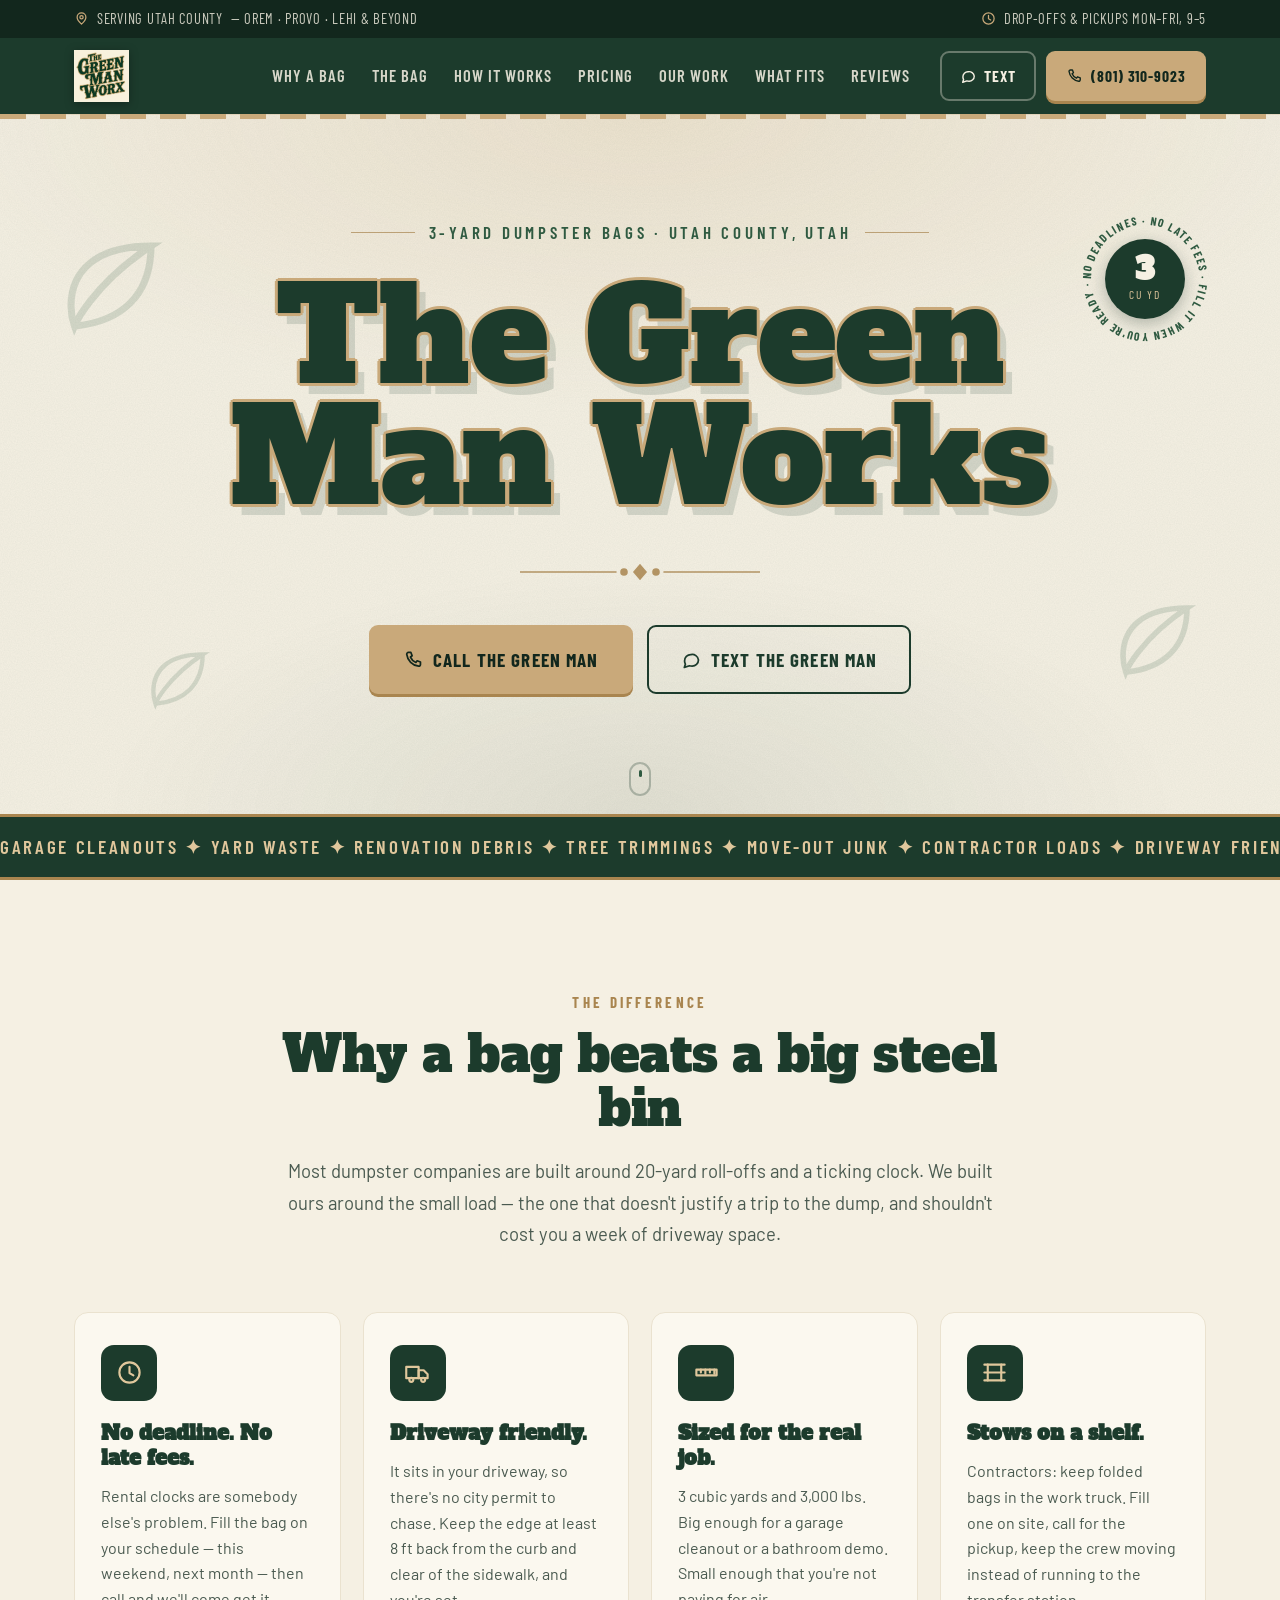
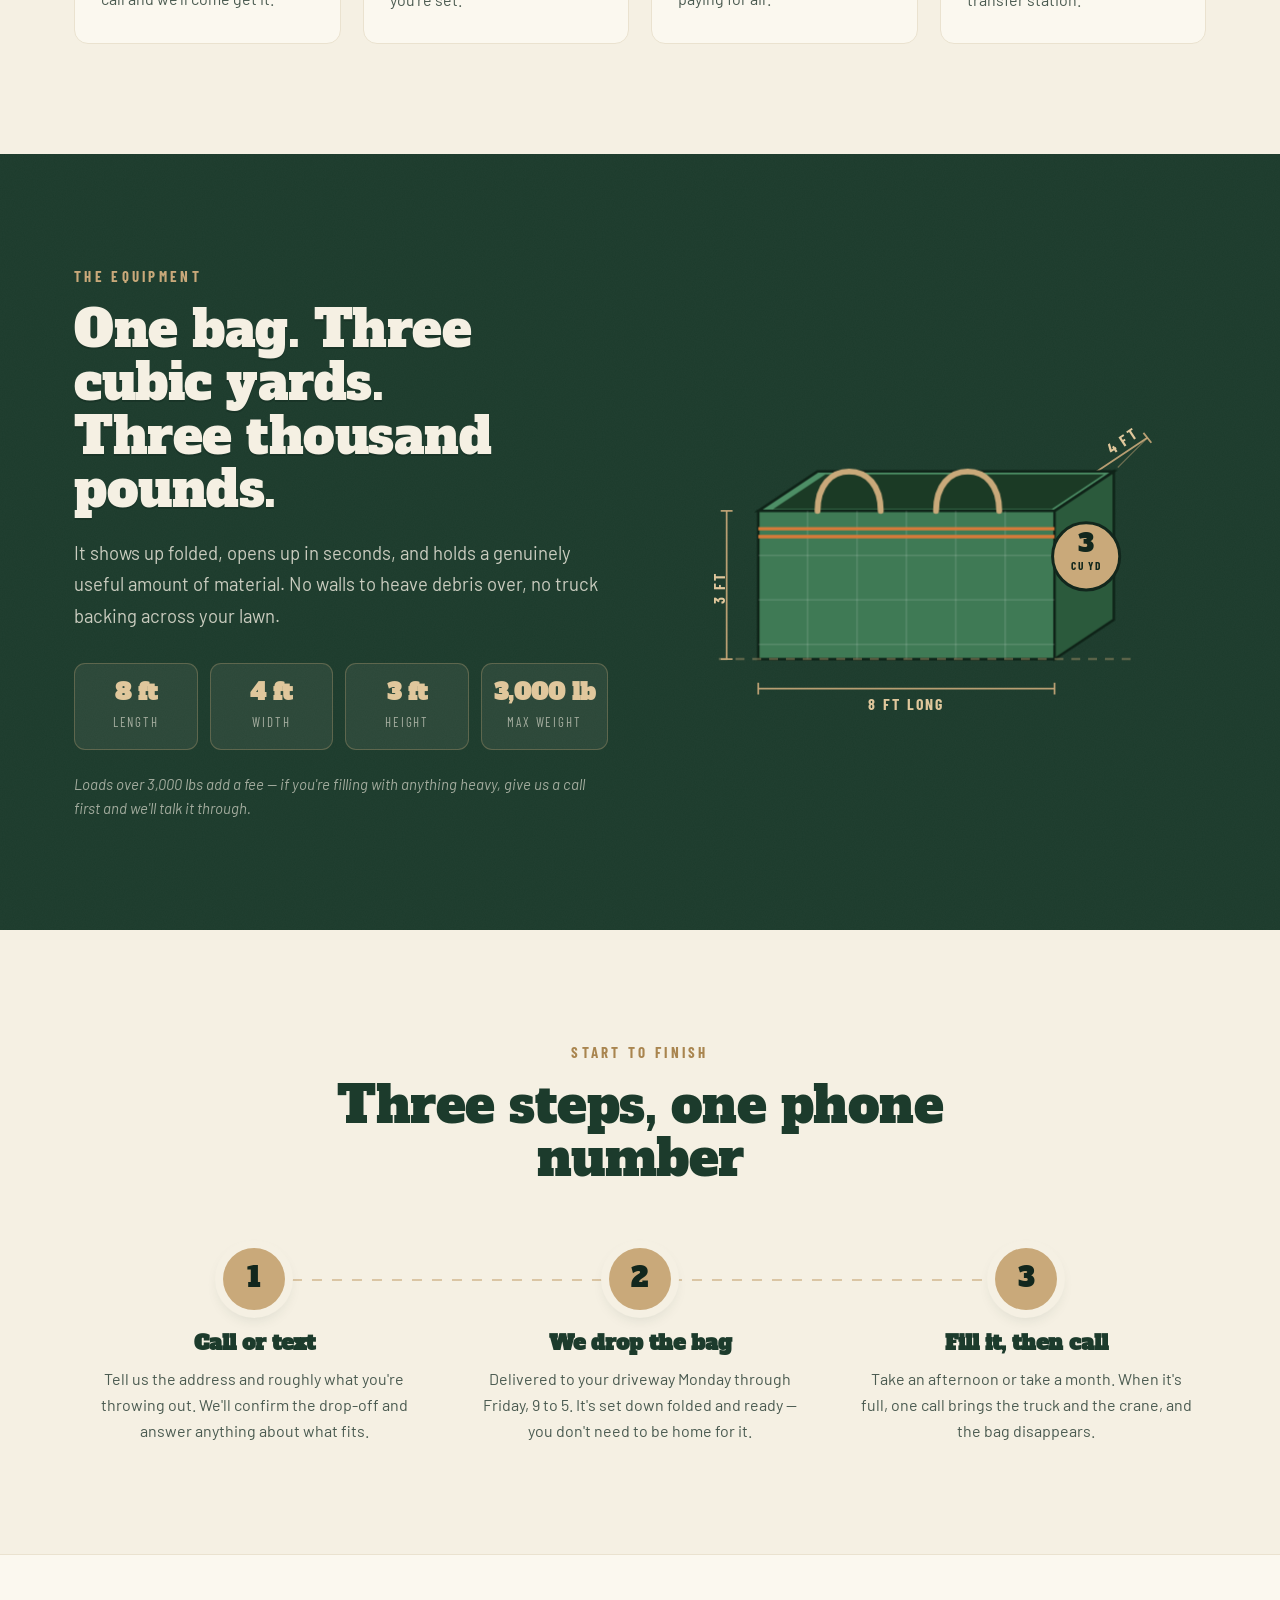
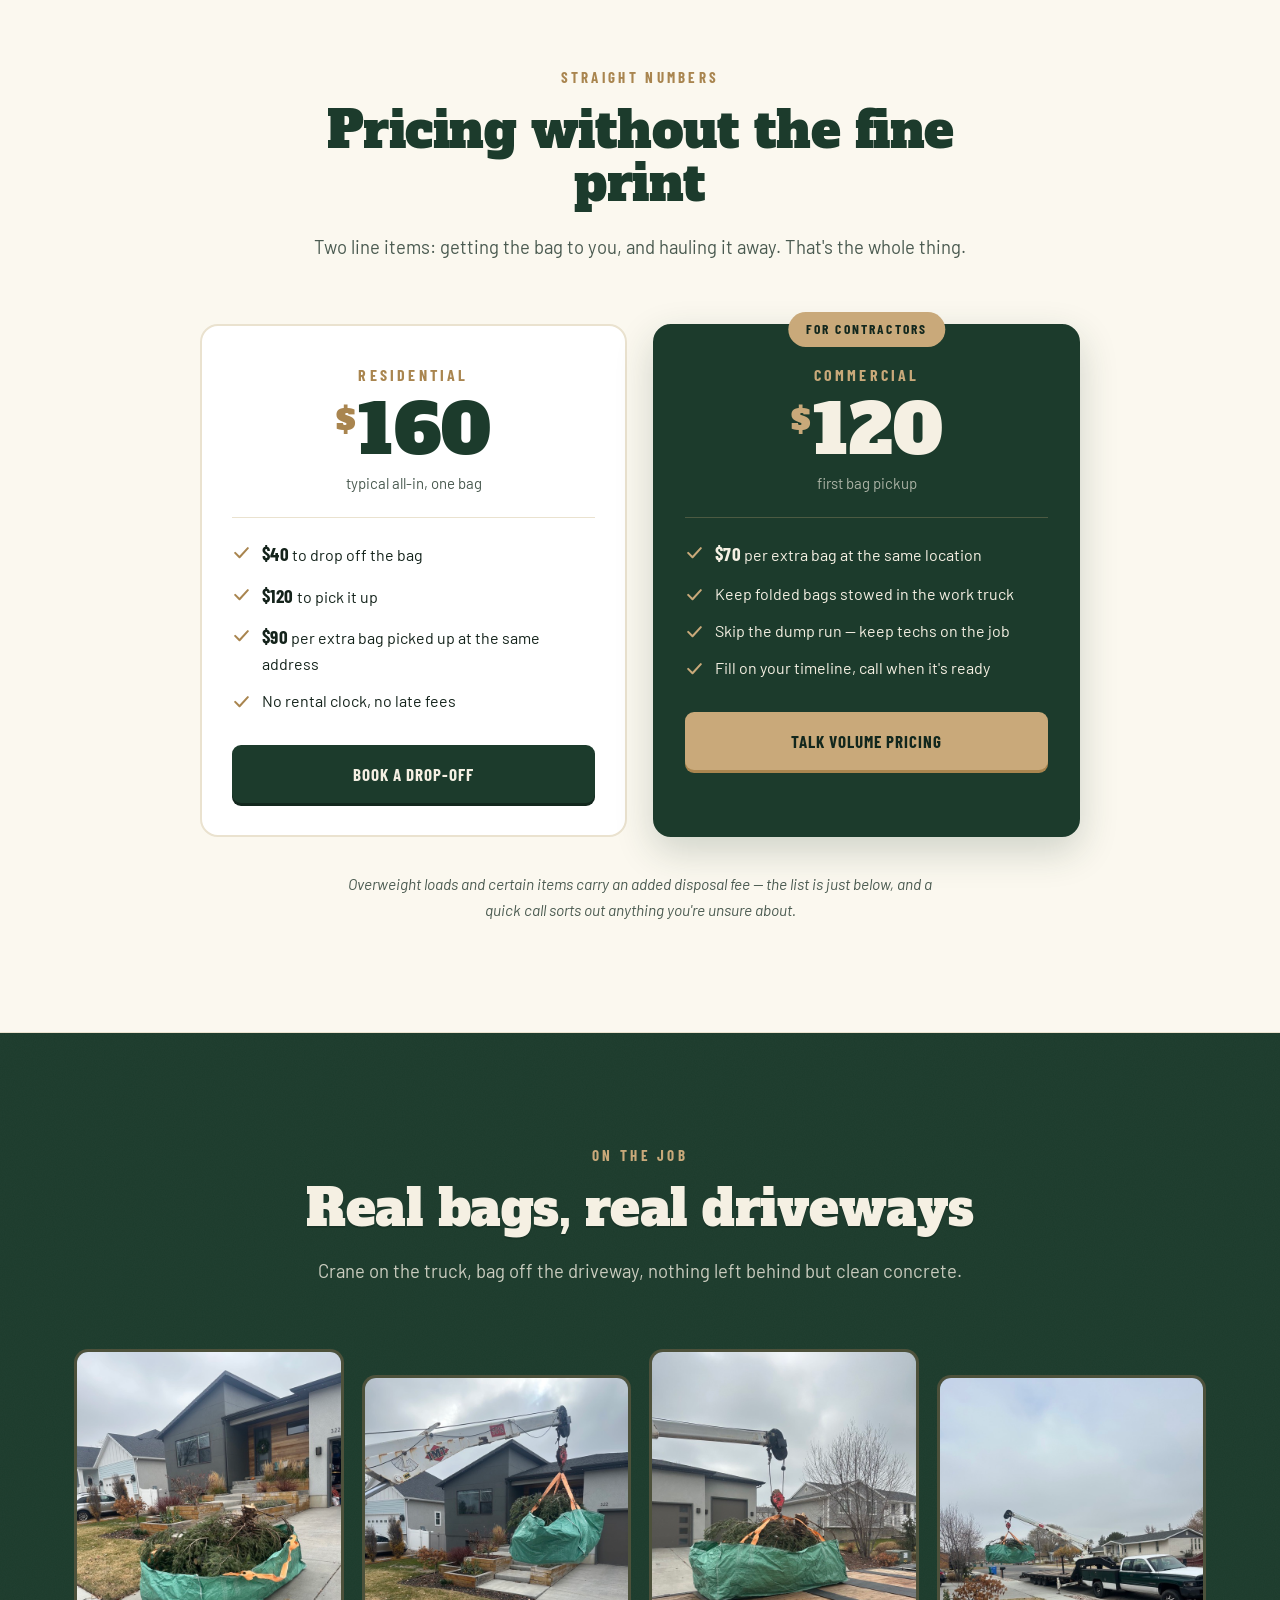
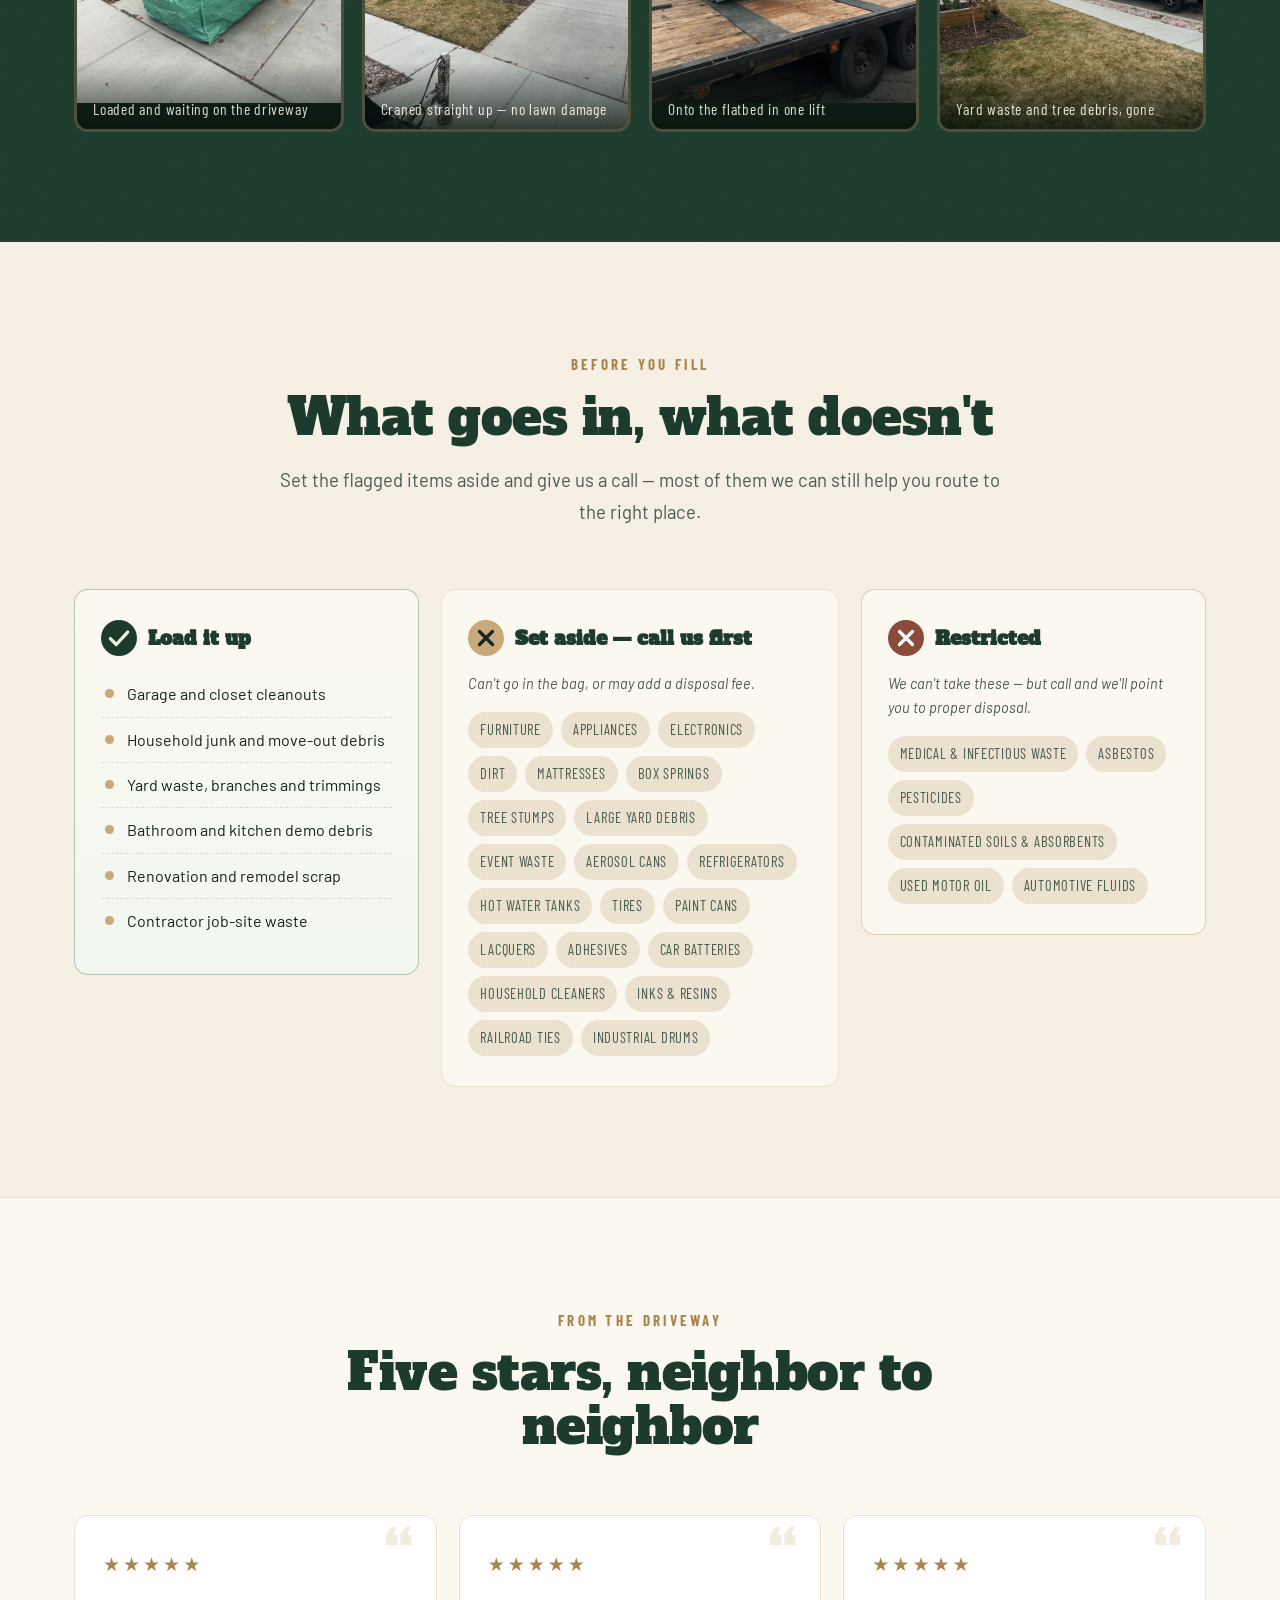
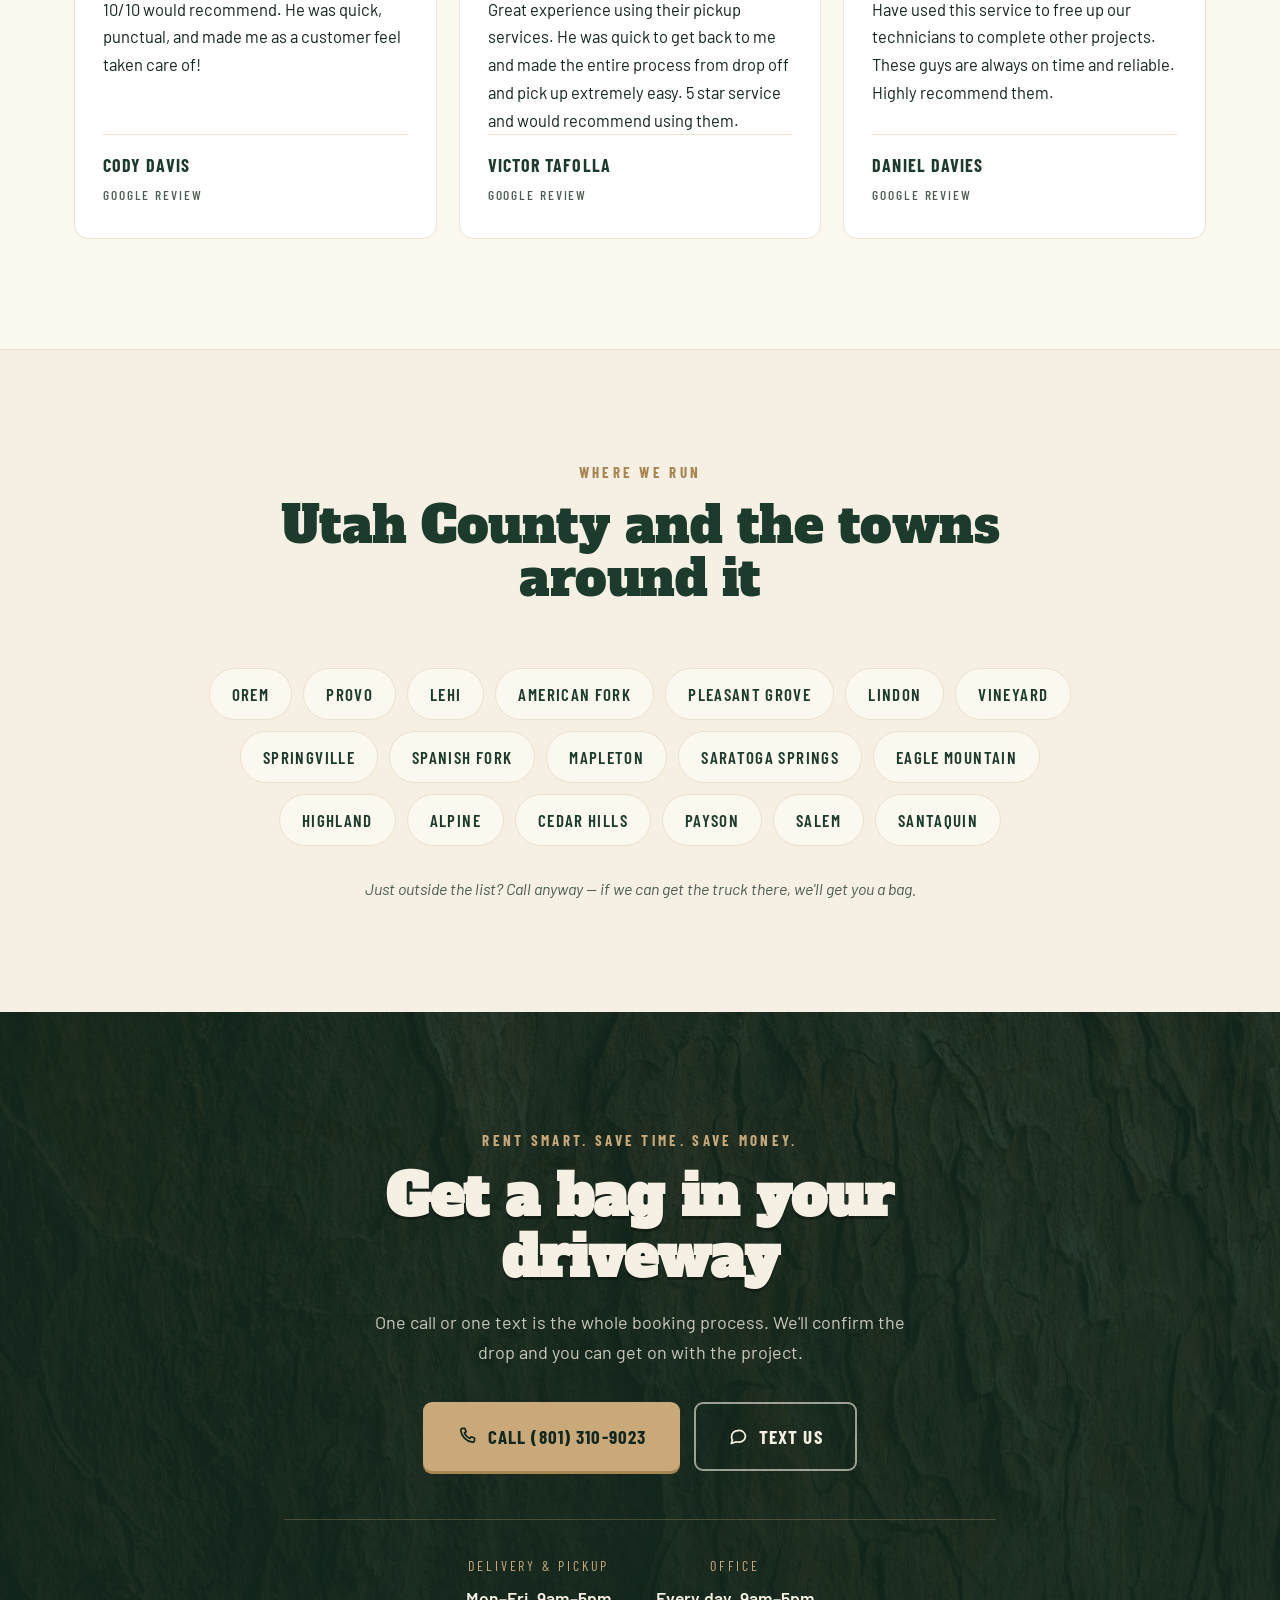
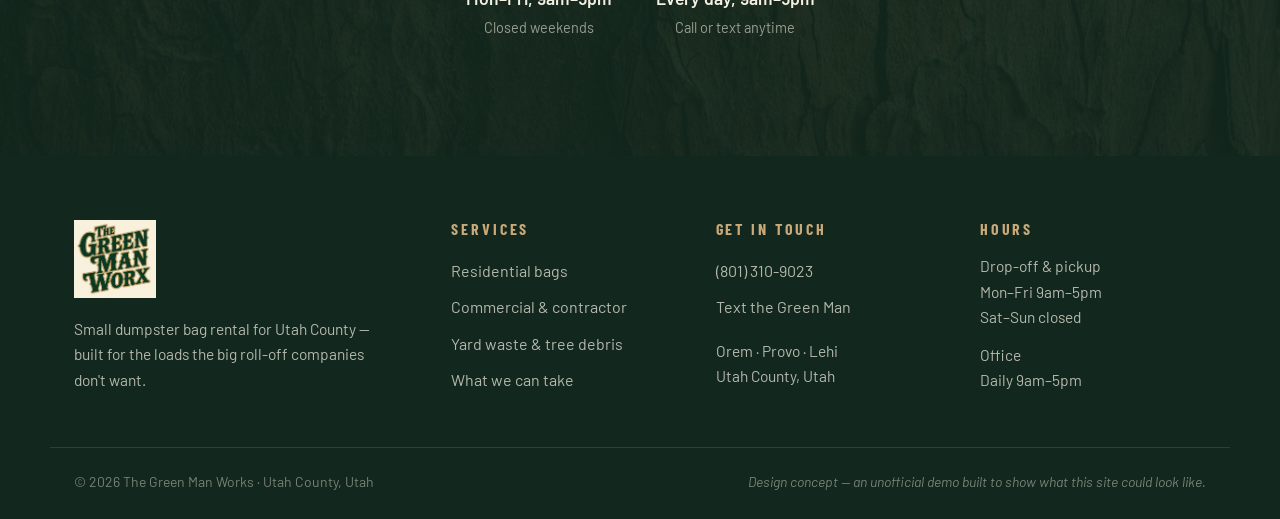
==== index.html @ a5709b2d "The Green Man Works — demo site 3-yard dumpster bag rental, Utah County UT. Palette and display type" ====
<!DOCTYPE html>
<html lang="en" class="no-js">
<head>
<meta charset="utf-8">
<meta name="viewport" content="width=device-width, initial-scale=1">
<title>The Green Man Works | 3-Yard Dumpster Bag Rental — Utah County, UT</title>
<meta name="description" content="Small 3-yard dumpster bag rental in Utah County. Driveway friendly, no permit, no deadlines, no late fees. Orem, Provo, Lehi &amp; beyond. Call or text (801) 310-9023.">
<link rel="preconnect" href="https://fonts.googleapis.com">
<link rel="preconnect" href="https://fonts.gstatic.com" crossorigin>
<link href="https://fonts.googleapis.com/css2?family=Alfa+Slab+One&family=Barlow+Condensed:wght@500;600;700&family=Barlow:ital,wght@0,400;0,500;0,600;0,700;1,400&display=swap" rel="stylesheet">
<link rel="stylesheet" href="styles.css">
<link rel="icon" href="data:image/svg+xml,<svg xmlns='http://www.w3.org/2000/svg' viewBox='0 0 100 100'><rect width='100' height='100' rx='18' fill='%231c3b2c'/><text x='50' y='72' font-size='62' font-family='Georgia,serif' font-weight='bold' fill='%23c9a97a' text-anchor='middle'>G</text></svg>">
</head>
<body>

<!-- ══ SVG SPRITE ══ -->
<svg width="0" height="0" style="position:absolute" aria-hidden="true">
  <defs>
    <symbol id="i-clock" viewBox="0 0 24 24"><circle cx="12" cy="12" r="9"/><path d="M12 7v5.5l3.5 2"/></symbol>
    <symbol id="i-truck" viewBox="0 0 24 24"><path d="M2 7h11v10H2z"/><path d="M13 10h4.5l3.5 3.5V17h-8z"/><circle cx="6.5" cy="18.5" r="1.8"/><circle cx="17" cy="18.5" r="1.8"/></symbol>
    <symbol id="i-ruler" viewBox="0 0 24 24"><path d="M3 9.5h18v5H3z"/><path d="M7 9.5v2.5M11 9.5v3.5M15 9.5v2.5M19 9.5v3.5"/></symbol>
    <symbol id="i-shelf" viewBox="0 0 24 24"><path d="M3 5h18M3 12h18M3 19h18"/><path d="M6 5v14M18 5v14"/></symbol>
    <symbol id="i-check" viewBox="0 0 24 24"><path d="M4 12.5l5.5 5.5L20 6.5"/></symbol>
    <symbol id="i-x" viewBox="0 0 24 24"><path d="M6 6l12 12M18 6L6 18"/></symbol>
    <symbol id="i-phone" viewBox="0 0 24 24"><path d="M6.5 3h3l1.5 4-2 1.5a12 12 0 006.5 6.5L17 13l4 1.5v3a2 2 0 01-2.2 2A16.5 16.5 0 014.5 5.2 2 2 0 016.5 3z"/></symbol>
    <symbol id="i-msg" viewBox="0 0 24 24"><path d="M21 12a7.5 7.5 0 01-7.8 7.5c-1 0-2-.2-3-.5L4 21l1.3-4a7.4 7.4 0 01-1-3.7A7.5 7.5 0 0112 5.5 7.6 7.6 0 0121 12z"/></symbol>
    <symbol id="i-pin" viewBox="0 0 24 24"><path d="M12 21s7-6.2 7-11a7 7 0 10-14 0c0 4.8 7 11 7 11z"/><circle cx="12" cy="10" r="2.6"/></symbol>
    <symbol id="i-leaf" viewBox="0 0 24 24"><path d="M20 4C9 4 4 9 4 16c0 2 .7 4 .7 4S8 12 20 4z"/><path d="M5 20c9-1 15-6 15-16"/></symbol>
  </defs>
</svg>

<a class="skip" href="#main">Skip to content</a>

<!-- ══ TOP BAR ══ -->
<div class="topbar">
  <div class="wrap topbar__in">
    <span class="topbar__l"><svg class="ic"><use href="#i-pin"/></svg> Serving Utah County<b class="tb-tail"> — Orem · Provo · Lehi &amp; beyond</b></span>
    <span class="topbar__r"><svg class="ic"><use href="#i-clock"/></svg> Drop-offs &amp; pickups Mon–Fri, 9–5</span>
  </div>
</div>

<!-- ══ HEADER ══ -->
<header class="hdr" id="hdr">
  <div class="wrap hdr__in">
    <a class="hdr__brand" href="#top">
      <img src="assets/logo.png" alt="The Green Man Worx" width="120" height="114">
    </a>
    <nav class="hdr__nav" aria-label="Main">
      <a href="#why">Why a bag</a>
      <a href="#bag">The bag</a>
      <a href="#how">How it works</a>
      <a href="#pricing">Pricing</a>
      <a href="#work">Our work</a>
      <a href="#rules">What fits</a>
      <a href="#reviews">Reviews</a>
    </nav>
    <div class="hdr__cta">
      <a class="btn btn--ghost" href="sms:8013109023"><svg class="ic"><use href="#i-msg"/></svg> Text</a>
      <a class="btn btn--gold" href="tel:18013109023"><svg class="ic"><use href="#i-phone"/></svg> (801) 310-9023</a>
    </div>
    <button class="burger" id="burger" aria-label="Menu" aria-expanded="false"><span></span><span></span><span></span></button>
  </div>
  <div class="mobnav" id="mobnav">
    <a href="#why">Why a bag</a><a href="#bag">The bag</a><a href="#how">How it works</a>
    <a href="#pricing">Pricing</a><a href="#work">Our work</a><a href="#rules">What fits</a><a href="#reviews">Reviews</a>
    <a class="mobnav__call" href="tel:18013109023">Call (801) 310-9023</a>
  </div>
</header>

<main id="main">

<!-- ══ HERO ══ -->
<section class="hero" id="top">
  <div class="hero__grain" aria-hidden="true"></div>
  <div class="hero__rule hero__rule--t" aria-hidden="true"></div>

  <!-- floating eye candy -->
  <svg class="float float--1" viewBox="0 0 24 24" aria-hidden="true"><use href="#i-leaf"/></svg>
  <svg class="float float--2" viewBox="0 0 24 24" aria-hidden="true"><use href="#i-leaf"/></svg>
  <svg class="float float--3" viewBox="0 0 24 24" aria-hidden="true"><use href="#i-leaf"/></svg>

  <div class="wrap hero__in">
    <p class="hero__kicker"><span></span> 3-Yard Dumpster Bags · Utah County, Utah <span></span></p>

    <h1 class="hero__name">The Green<br>Man Works</h1>

    <div class="hero__orn" aria-hidden="true">
      <svg viewBox="0 0 240 16"><path d="M0 8h96M144 8h96" /><path d="M120 1l6 7-6 7-6-7z"/><circle cx="104" cy="8" r="3"/><circle cx="136" cy="8" r="3"/></svg>
    </div>

    <div class="hero__btns">
      <a class="btn btn--big btn--gold" href="tel:18013109023"><svg class="ic"><use href="#i-phone"/></svg> Call the Green Man</a>
      <a class="btn btn--big btn--outline" href="sms:8013109023"><svg class="ic"><use href="#i-msg"/></svg> Text the Green Man</a>
    </div>

    <!-- rotating seal -->
    <div class="seal" aria-hidden="true">
      <svg viewBox="0 0 200 200" class="seal__ring">
        <defs><path id="sealpath" d="M100,100 m-72,0 a72,72 0 1,1 144,0 a72,72 0 1,1 -144,0"/></defs>
        <text><textPath href="#sealpath" startOffset="0">NO DEADLINES · NO LATE FEES · FILL IT WHEN YOU'RE READY · </textPath></text>
      </svg>
      <div class="seal__core"><b>3</b><span>CU YD</span></div>
    </div>
  </div>

  <div class="hero__scroll" aria-hidden="true"><span></span></div>
</section>

<!-- ══ MARQUEE ══ -->
<div class="marq" aria-hidden="true">
  <div class="marq__track">
    <span>Garage cleanouts ✦ Yard waste ✦ Renovation debris ✦ Tree trimmings ✦ Move-out junk ✦ Contractor loads ✦ Driveway friendly ✦ No city permit ✦ No deadlines ✦</span>
    <span>Garage cleanouts ✦ Yard waste ✦ Renovation debris ✦ Tree trimmings ✦ Move-out junk ✦ Contractor loads ✦ Driveway friendly ✦ No city permit ✦ No deadlines ✦</span>
  </div>
</div>

<!-- ══ WHY ══ -->
<section class="sec sec--cream" id="why">
  <div class="wrap">
    <header class="shead reveal">
      <p class="eyebrow">The difference</p>
      <h2>Why a bag beats a big steel bin</h2>
      <p class="lede">Most dumpster companies are built around 20-yard roll-offs and a ticking clock. We built ours around the small load — the one that doesn't justify a trip to the dump, and shouldn't cost you a week of driveway space.</p>
    </header>

    <div class="cards">
      <article class="card reveal">
        <div class="card__ic"><svg class="ic"><use href="#i-clock"/></svg></div>
        <h3>No deadline. No late fees.</h3>
        <p>Rental clocks are somebody else's problem. Fill the bag on your schedule — this weekend, next month — then call and we'll come get it.</p>
      </article>
      <article class="card reveal">
        <div class="card__ic"><svg class="ic"><use href="#i-truck"/></svg></div>
        <h3>Driveway friendly.</h3>
        <p>It sits in your driveway, so there's no city permit to chase. Keep the edge at least 8 ft back from the curb and clear of the sidewalk, and you're set.</p>
      </article>
      <article class="card reveal">
        <div class="card__ic"><svg class="ic"><use href="#i-ruler"/></svg></div>
        <h3>Sized for the real job.</h3>
        <p>3 cubic yards and 3,000 lbs. Big enough for a garage cleanout or a bathroom demo. Small enough that you're not paying for air.</p>
      </article>
      <article class="card reveal">
        <div class="card__ic"><svg class="ic"><use href="#i-shelf"/></svg></div>
        <h3>Stows on a shelf.</h3>
        <p>Contractors: keep folded bags in the work truck. Fill one on site, call for the pickup, keep the crew moving instead of running to the transfer station.</p>
      </article>
    </div>
  </div>
</section>

<!-- ══ THE BAG / SPECS ══ -->
<section class="sec sec--green" id="bag">
  <div class="wrap bag">
    <div class="bag__copy reveal">
      <p class="eyebrow eyebrow--gold">The equipment</p>
      <h2 class="h2--light">One bag. Three cubic yards.<br>Three thousand pounds.</h2>
      <p class="lede lede--light">It shows up folded, opens up in seconds, and holds a genuinely useful amount of material. No walls to heave debris over, no truck backing across your lawn.</p>
      <ul class="specs">
        <li><b>8 ft</b><span>Length</span></li>
        <li><b>4 ft</b><span>Width</span></li>
        <li><b>3 ft</b><span>Height</span></li>
        <li><b>3,000 lb</b><span>Max weight</span></li>
      </ul>
      <p class="fineprint">Loads over 3,000 lbs add a fee — if you're filling with anything heavy, give us a call first and we'll talk it through.</p>
    </div>

    <div class="bag__art reveal">
      <!-- viewBox padded right/top so the 4 FT leader never clips on narrow screens -->
      <svg viewBox="0 -18 486 400" class="bagsvg" role="img" aria-label="Diagram of the 3-yard dumpster bag: 8 feet long, 4 feet wide, 3 feet tall">
        <!-- dimension: length -->
        <g class="dim">
          <path d="M60 330h300"/><path d="M60 324v12M360 324v12"/>
          <text x="210" y="352">8 FT LONG</text>
        </g>
        <!-- dimension: height -->
        <g class="dim">
          <path d="M28 150v150"/><path d="M22 150h12M22 300h12"/>
          <text x="26" y="228" transform="rotate(-90 26 228)">3 FT</text>
        </g>
        <!-- dimension: width (depth) — leaders offset clear of the bag corners -->
        <g class="dim">
          <path class="lead" d="M364 146l30-30M424 106l30-30"/>
          <path d="M394 116l60-40"/>
          <path d="M390 111l8 10M450 71l8 10"/>
          <text x="432" y="84" transform="rotate(-33.7 432 84)">4 FT</text>
        </g>

        <!-- bag body -->
        <g class="bagbody">
          <!-- top rim -->
          <path class="bag-top" d="M60 150 L120 110 L420 110 L360 150 Z"/>
          <!-- front face -->
          <path class="bag-front" d="M60 150 L360 150 L360 300 L60 300 Z"/>
          <!-- side face -->
          <path class="bag-side" d="M360 150 L420 110 L420 260 L360 300 Z"/>
          <!-- inner shadow -->
          <path class="bag-inner" d="M75 148 L128 113 L410 113 L357 148 Z"/>
          <!-- weave lines -->
          <g class="weave">
            <path d="M110 150v150M160 150v150M210 150v150M260 150v150M310 150v150"/>
            <path d="M60 195h300M60 240h300M60 285h300"/>
          </g>
          <!-- handles -->
          <g class="handle">
            <path d="M120 150c0-26 14-40 32-40M152 110c18 0 32 14 32 40"/>
            <path d="M240 150c0-26 14-40 32-40M272 110c18 0 32 14 32 40"/>
          </g>
          <!-- lift strap -->
          <path class="strap" d="M60 168h300M60 176h300"/>
        </g>

        <!-- ground -->
        <path class="ground" d="M20 300h420"/>
        <!-- badge -->
        <g class="cap">
          <circle cx="392" cy="196" r="34"/>
          <text x="392" y="192">3</text>
          <text x="392" y="210" class="cap__sub">CU YD</text>
        </g>
      </svg>
    </div>
  </div>
</section>

<!-- ══ HOW IT WORKS ══ -->
<section class="sec sec--cream" id="how">
  <div class="wrap">
    <header class="shead reveal">
      <p class="eyebrow">Start to finish</p>
      <h2>Three steps, one phone number</h2>
    </header>
    <ol class="steps">
      <li class="step reveal">
        <span class="step__n">1</span>
        <h3>Call or text</h3>
        <p>Tell us the address and roughly what you're throwing out. We'll confirm the drop-off and answer anything about what fits.</p>
      </li>
      <li class="step reveal">
        <span class="step__n">2</span>
        <h3>We drop the bag</h3>
        <p>Delivered to your driveway Monday through Friday, 9 to 5. It's set down folded and ready — you don't need to be home for it.</p>
      </li>
      <li class="step reveal">
        <span class="step__n">3</span>
        <h3>Fill it, then call</h3>
        <p>Take an afternoon or take a month. When it's full, one call brings the truck and the crane, and the bag disappears.</p>
      </li>
    </ol>
  </div>
</section>

<!-- ══ PRICING ══ -->
<section class="sec sec--paper" id="pricing">
  <div class="wrap">
    <header class="shead reveal">
      <p class="eyebrow">Straight numbers</p>
      <h2>Pricing without the fine print</h2>
      <p class="lede">Two line items: getting the bag to you, and hauling it away. That's the whole thing.</p>
    </header>

    <div class="prices">
      <article class="price reveal">
        <p class="price__tag">Residential</p>
        <div class="price__big"><sup>$</sup>160</div>
        <p class="price__sub">typical all-in, one bag</p>
        <ul class="price__list">
          <li><svg class="ic"><use href="#i-check"/></svg> <span><b>$40</b> to drop off the bag</span></li>
          <li><svg class="ic"><use href="#i-check"/></svg> <span><b>$120</b> to pick it up</span></li>
          <li><svg class="ic"><use href="#i-check"/></svg> <span><b>$90</b> per extra bag picked up at the same address</span></li>
          <li><svg class="ic"><use href="#i-check"/></svg> <span>No rental clock, no late fees</span></li>
        </ul>
        <a class="btn btn--green btn--full" href="tel:18013109023">Book a drop-off</a>
      </article>

      <article class="price price--feat reveal">
        <p class="price__flag">For contractors</p>
        <p class="price__tag">Commercial</p>
        <div class="price__big"><sup>$</sup>120</div>
        <p class="price__sub">first bag pickup</p>
        <ul class="price__list">
          <li><svg class="ic"><use href="#i-check"/></svg> <span><b>$70</b> per extra bag at the same location</span></li>
          <li><svg class="ic"><use href="#i-check"/></svg> <span>Keep folded bags stowed in the work truck</span></li>
          <li><svg class="ic"><use href="#i-check"/></svg> <span>Skip the dump run — keep techs on the job</span></li>
          <li><svg class="ic"><use href="#i-check"/></svg> <span>Fill on your timeline, call when it's ready</span></li>
        </ul>
        <a class="btn btn--gold btn--full" href="tel:18013109023">Talk volume pricing</a>
      </article>
    </div>
    <p class="pricenote reveal">Overweight loads and certain items carry an added disposal fee — the list is just below, and a quick call sorts out anything you're unsure about.</p>
  </div>
</section>

<!-- ══ WORK GALLERY ══ -->
<section class="sec sec--green" id="work">
  <div class="wrap">
    <header class="shead shead--light reveal">
      <p class="eyebrow eyebrow--gold">On the job</p>
      <h2 class="h2--light">Real bags, real driveways</h2>
      <p class="lede lede--light">Crane on the truck, bag off the driveway, nothing left behind but clean concrete.</p>
    </header>
    <div class="gal">
      <figure class="gal__i reveal"><img src="assets/work-2.jpg" alt="A green 3-yard dumpster bag filled with pine branches sitting on a residential driveway in Utah County" loading="lazy" width="675" height="900"><figcaption>Loaded and waiting on the driveway</figcaption></figure>
      <figure class="gal__i reveal"><img src="assets/work-1.jpg" alt="Truck-mounted crane lifting a full dumpster bag over a front yard" loading="lazy" width="675" height="900"><figcaption>Craned straight up — no lawn damage</figcaption></figure>
      <figure class="gal__i reveal"><img src="assets/work-3.jpg" alt="A filled dumpster bag being set down on a flatbed truck" loading="lazy" width="675" height="900"><figcaption>Onto the flatbed in one lift</figcaption></figure>
      <figure class="gal__i reveal"><img src="assets/work-4.jpg" alt="Flatbed truck with crane removing a wrapped tree from a suburban street" loading="lazy" width="675" height="900"><figcaption>Yard waste and tree debris, gone</figcaption></figure>
    </div>
  </div>
</section>

<!-- ══ RULES ══ -->
<section class="sec sec--cream" id="rules">
  <div class="wrap">
    <header class="shead reveal">
      <p class="eyebrow">Before you fill</p>
      <h2>What goes in, what doesn't</h2>
      <p class="lede">Set the flagged items aside and give us a call — most of them we can still help you route to the right place.</p>
    </header>

    <div class="rules">
      <article class="rule rule--yes reveal">
        <h3><svg class="ic"><use href="#i-check"/></svg> Load it up</h3>
        <ul>
          <li>Garage and closet cleanouts</li>
          <li>Household junk and move-out debris</li>
          <li>Yard waste, branches and trimmings</li>
          <li>Bathroom and kitchen demo debris</li>
          <li>Renovation and remodel scrap</li>
          <li>Contractor job-site waste</li>
        </ul>
      </article>

      <article class="rule rule--fee reveal">
        <h3><svg class="ic"><use href="#i-x"/></svg> Set aside — call us first</h3>
        <p class="rule__note">Can't go in the bag, or may add a disposal fee.</p>
        <ul class="rule__tags">
          <li>Furniture</li><li>Appliances</li><li>Electronics</li><li>Dirt</li>
          <li>Mattresses</li><li>Box springs</li><li>Tree stumps</li><li>Large yard debris</li>
          <li>Event waste</li><li>Aerosol cans</li><li>Refrigerators</li><li>Hot water tanks</li>
          <li>Tires</li><li>Paint cans</li><li>Lacquers</li><li>Adhesives</li>
          <li>Car batteries</li><li>Household cleaners</li><li>Inks &amp; resins</li>
          <li>Railroad ties</li><li>Industrial drums</li>
        </ul>
      </article>

      <article class="rule rule--no reveal">
        <h3><svg class="ic"><use href="#i-x"/></svg> Restricted</h3>
        <p class="rule__note">We can't take these — but call and we'll point you to proper disposal.</p>
        <ul class="rule__tags">
          <li>Medical &amp; infectious waste</li><li>Asbestos</li><li>Pesticides</li>
          <li>Contaminated soils &amp; absorbents</li><li>Used motor oil</li><li>Automotive fluids</li>
        </ul>
      </article>
    </div>
  </div>
</section>

<!-- ══ REVIEWS ══ -->
<section class="sec sec--paper" id="reviews">
  <div class="wrap">
    <header class="shead reveal">
      <p class="eyebrow">From the driveway</p>
      <h2>Five stars, neighbor to neighbor</h2>
    </header>
    <div class="revs">
      <figure class="rev reveal">
        <div class="rev__stars" aria-label="5 out of 5 stars">★★★★★</div>
        <blockquote>10/10 would recommend. He was quick, punctual, and made me as a customer feel taken care of!</blockquote>
        <figcaption>Cody Davis<span>Google review</span></figcaption>
      </figure>
      <figure class="rev reveal">
        <div class="rev__stars" aria-label="5 out of 5 stars">★★★★★</div>
        <blockquote>Great experience using their pickup services. He was quick to get back to me and made the entire process from drop off and pick up extremely easy. 5 star service and would recommend using them.</blockquote>
        <figcaption>Victor Tafolla<span>Google review</span></figcaption>
      </figure>
      <figure class="rev reveal">
        <div class="rev__stars" aria-label="5 out of 5 stars">★★★★★</div>
        <blockquote>Have used this service to free up our technicians to complete other projects. These guys are always on time and reliable. Highly recommend them.</blockquote>
        <figcaption>Daniel Davies<span>Google review</span></figcaption>
      </figure>
    </div>
  </div>
</section>

<!-- ══ SERVICE AREA ══ -->
<section class="sec sec--cream" id="area">
  <div class="wrap">
    <header class="shead reveal">
      <p class="eyebrow">Where we run</p>
      <h2>Utah County and the towns around it</h2>
    </header>
    <ul class="towns reveal">
      <li>Orem</li><li>Provo</li><li>Lehi</li><li>American Fork</li><li>Pleasant Grove</li>
      <li>Lindon</li><li>Vineyard</li><li>Springville</li><li>Spanish Fork</li><li>Mapleton</li>
      <li>Saratoga Springs</li><li>Eagle Mountain</li><li>Highland</li><li>Alpine</li>
      <li>Cedar Hills</li><li>Payson</li><li>Salem</li><li>Santaquin</li>
    </ul>
    <p class="towns__note reveal">Just outside the list? Call anyway — if we can get the truck there, we'll get you a bag.</p>
  </div>
</section>

<!-- ══ CTA ══ -->
<section class="cta">
  <div class="cta__bg" aria-hidden="true"></div>
  <div class="wrap cta__in reveal">
    <p class="eyebrow eyebrow--gold">Rent smart. Save time. Save money.</p>
    <h2>Get a bag in your driveway</h2>
    <p class="cta__lede">One call or one text is the whole booking process. We'll confirm the drop and you can get on with the project.</p>
    <div class="cta__btns">
      <a class="btn btn--big btn--gold" href="tel:18013109023"><svg class="ic"><use href="#i-phone"/></svg> Call (801) 310-9023</a>
      <a class="btn btn--big btn--outline btn--outline-l" href="sms:8013109023"><svg class="ic"><use href="#i-msg"/></svg> Text us</a>
    </div>
    <dl class="cta__hrs">
      <div><dt>Delivery &amp; pickup</dt><dd>Mon–Fri, 9am–5pm<span>Closed weekends</span></dd></div>
      <div><dt>Office</dt><dd>Every day, 9am–5pm<span>Call or text anytime</span></dd></div>
    </dl>
  </div>
</section>

</main>

<!-- ══ FOOTER ══ -->
<footer class="ftr">
  <div class="wrap ftr__in">
    <div class="ftr__brand">
      <img src="assets/logo.png" alt="The Green Man Worx" width="140" height="133" loading="lazy">
      <p>Small dumpster bag rental for Utah County — built for the loads the big roll-off companies don't want.</p>
    </div>
    <div class="ftr__col">
      <h4>Services</h4>
      <a href="#why">Residential bags</a>
      <a href="#pricing">Commercial &amp; contractor</a>
      <a href="#bag">Yard waste &amp; tree debris</a>
      <a href="#rules">What we can take</a>
    </div>
    <div class="ftr__col">
      <h4>Get in touch</h4>
      <a href="tel:18013109023">(801) 310-9023</a>
      <a href="sms:8013109023">Text the Green Man</a>
      <p class="ftr__p">Orem · Provo · Lehi<br>Utah County, Utah</p>
    </div>
    <div class="ftr__col">
      <h4>Hours</h4>
      <p class="ftr__p">Drop-off &amp; pickup<br>Mon–Fri 9am–5pm<br>Sat–Sun closed</p>
      <p class="ftr__p">Office<br>Daily 9am–5pm</p>
    </div>
  </div>
  <div class="wrap ftr__base">
    <p>&copy; <span id="yr">2026</span> The Green Man Works · Utah County, Utah</p>
    <p class="ftr__demo">Design concept — an unofficial demo built to show what this site could look like.</p>
  </div>
</footer>

<!-- ══ MOBILE CALL BAR ══ -->
<div class="callbar">
  <a href="tel:18013109023"><svg class="ic"><use href="#i-phone"/></svg> Call</a>
  <a href="sms:8013109023" class="callbar__t"><svg class="ic"><use href="#i-msg"/></svg> Text</a>
</div>

<script src="main.js"></script>
</body>
</html>
---- styles.css ----
/* ═══════════════════════════════════════════
   The Green Man Works — demo
   Palette pulled from the shop's own logo:
   forest green, saddle tan, cream paper
   ═══════════════════════════════════════════ */

:root{
  --green:#1c3b2c;
  --green-d:#12271d;
  --green-m:#2f5a41;
  --green-l:#4a7a5c;
  --tan:#c9a97a;
  --tan-d:#a9854f;
  --tan-l:#e0c79c;
  --cream:#f5f0e3;
  --cream-d:#eae2cf;
  --paper:#fbf8ef;
  --ink:#14231b;
  --ink-soft:#4a5a50;
  --white:#fff;

  --f-disp:'Alfa Slab One',Georgia,serif;
  --f-cond:'Barlow Condensed',Impact,sans-serif;
  --f-body:'Barlow',system-ui,-apple-system,sans-serif;

  --wrap:1180px;
  --r:14px;
  --ease:cubic-bezier(.22,.75,.3,1);
}

*,*::before,*::after{box-sizing:border-box}
html{scroll-behavior:smooth;scroll-padding-top:96px;-webkit-text-size-adjust:100%}
body{
  margin:0;font-family:var(--f-body);font-size:17px;line-height:1.65;
  color:var(--ink);background:var(--cream);overflow-x:hidden;
  -webkit-font-smoothing:antialiased;
}
img{max-width:100%;display:block;height:auto}
a{color:inherit}
h1,h2,h3,h4{margin:0;line-height:1.08}
p{margin:0}
ul,ol{margin:0;padding:0;list-style:none}

.wrap{width:100%;max-width:var(--wrap);margin:0 auto;padding:0 24px}
.ic{width:1em;height:1em;fill:none;stroke:currentColor;stroke-width:2;
    stroke-linecap:round;stroke-linejoin:round;flex:none}

.skip{position:absolute;left:-9999px;top:0;background:var(--green);color:var(--cream);
      padding:12px 20px;z-index:999}
.skip:focus{left:8px;top:8px}

/* ── reveal (jump-safe: only opacity/transform, JS-gated) ── */
.js .reveal{opacity:0;transform:translateY(22px);
  transition:opacity .7s var(--ease),transform .7s var(--ease)}
.js .reveal.in{opacity:1;transform:none}
@media (prefers-reduced-motion:reduce){
  html{scroll-behavior:auto}
  .js .reveal{opacity:1!important;transform:none!important;transition:none}
  *{animation-duration:.001s!important;animation-iteration-count:1!important}
}

/* ═══ BUTTONS ═══ */
.btn{
  display:inline-flex;align-items:center;justify-content:center;gap:.55em;
  font-family:var(--f-cond);font-weight:700;font-size:17px;letter-spacing:.06em;
  text-transform:uppercase;text-decoration:none;
  padding:13px 24px;border-radius:9px;border:2px solid transparent;
  cursor:pointer;transition:transform .18s var(--ease),box-shadow .18s var(--ease),
             background .18s,color .18s,border-color .18s;
  white-space:nowrap;
}
.btn .ic{width:1.05em;height:1.05em;stroke-width:2.1}
.btn--gold{background:var(--tan);color:var(--green-d);box-shadow:0 3px 0 var(--tan-d)}
.btn--gold:hover{background:var(--tan-l);transform:translateY(-2px);box-shadow:0 5px 0 var(--tan-d)}
.btn--gold:active{transform:translateY(1px);box-shadow:0 1px 0 var(--tan-d)}
.btn--green{background:var(--green);color:var(--cream);box-shadow:0 3px 0 var(--green-d)}
.btn--green:hover{background:var(--green-m);transform:translateY(-2px);box-shadow:0 5px 0 var(--green-d)}
.btn--ghost{background:transparent;color:var(--cream);border-color:rgba(245,240,227,.35)}
.btn--ghost:hover{border-color:var(--tan);color:var(--tan-l)}
.btn--outline{background:transparent;color:var(--green);border-color:var(--green)}
.btn--outline:hover{background:var(--green);color:var(--cream);transform:translateY(-2px)}
.btn--outline-l{color:var(--cream);border-color:rgba(245,240,227,.6)}
.btn--outline-l:hover{background:var(--cream);color:var(--green);border-color:var(--cream)}
.btn--big{font-size:19px;padding:17px 32px}
.btn--full{width:100%;margin-top:6px}

/* ═══ TOP BAR ═══ */
.topbar{background:var(--green-d);color:rgba(245,240,227,.82);
        font-family:var(--f-cond);font-size:14.5px;letter-spacing:.05em;
        text-transform:uppercase}
.topbar__in{display:flex;justify-content:space-between;align-items:center;
            gap:16px;min-height:38px}
.topbar__l,.topbar__r{display:inline-flex;align-items:center;gap:8px}
.topbar b{font-weight:inherit}
.topbar .ic{color:var(--tan);width:15px;height:15px;flex:none}
/* .topbar__l/__r beat a bare `.topbar span` selector — keep specificity even */
@media(max-width:820px){
  .topbar .topbar__r{display:none}
  .topbar__in{justify-content:center}
}
@media(max-width:560px){
  .topbar{font-size:13px}
  .topbar .tb-tail{display:none}
}

/* ═══ HEADER ═══ */
.hdr{position:sticky;top:0;z-index:80;background:var(--green);
     box-shadow:0 1px 0 rgba(201,169,122,.28);transition:box-shadow .3s,background .3s}
.hdr.stuck{box-shadow:0 6px 26px rgba(18,39,29,.34)}
.hdr__in{display:flex;align-items:center;gap:22px;height:76px}
.hdr__brand{flex:none;display:block}
.hdr__brand img{height:52px;width:auto;
  filter:drop-shadow(0 2px 5px rgba(0,0,0,.3));
  transition:transform .25s var(--ease)}
.hdr__brand:hover img{transform:scale(1.05) rotate(-1.5deg)}

.hdr__nav{display:flex;gap:26px;margin-left:auto;
  font-family:var(--f-cond);font-size:16.5px;font-weight:600;
  letter-spacing:.06em;text-transform:uppercase}
.hdr__nav a{color:rgba(245,240,227,.86);text-decoration:none;position:relative;
  padding:6px 0;transition:color .2s}
.hdr__nav a::after{content:"";position:absolute;left:0;right:100%;bottom:0;height:2px;
  background:var(--tan);transition:right .3s var(--ease)}
.hdr__nav a:hover{color:var(--cream)}
.hdr__nav a:hover::after{right:0}

.hdr__cta{display:flex;gap:10px;margin-left:8px}
.hdr__cta .btn{font-size:15.5px;padding:10px 18px}

.burger{display:none;margin-left:auto;background:none;border:0;cursor:pointer;
  padding:10px;width:46px;height:46px}
.burger span{display:block;height:2.5px;background:var(--cream);border-radius:2px;
  margin:5px 0;transition:transform .3s var(--ease),opacity .2s}
.burger[aria-expanded="true"] span:nth-child(1){transform:translateY(7.5px) rotate(45deg)}
.burger[aria-expanded="true"] span:nth-child(2){opacity:0}
.burger[aria-expanded="true"] span:nth-child(3){transform:translateY(-7.5px) rotate(-45deg)}

.mobnav{display:none;flex-direction:column;background:var(--green-d);
  max-height:0;overflow:hidden;transition:max-height .4s var(--ease)}
.mobnav.open{max-height:520px}
.mobnav a{color:var(--cream);text-decoration:none;padding:15px 26px;
  font-family:var(--f-cond);font-size:19px;letter-spacing:.05em;text-transform:uppercase;
  border-bottom:1px solid rgba(201,169,122,.16)}
.mobnav__call{background:var(--tan);color:var(--green-d)!important;text-align:center;font-weight:700}

@media(max-width:1080px){.hdr__nav{display:none}}
@media(max-width:1080px){
  .hdr__cta{margin-left:auto}
  .burger{display:block;margin-left:0}
  .mobnav{display:flex}
}
@media(max-width:600px){
  .hdr__cta .btn--ghost{display:none}
  .hdr__cta .btn{font-size:14px;padding:9px 13px}
  .hdr__in{height:66px;gap:12px}
  .hdr__brand img{height:42px}
}

/* ═══ HERO ═══ */
.hero{
  position:relative;overflow:hidden;
  background:
    radial-gradient(ellipse 80% 60% at 50% 0%,rgba(201,169,122,.20),transparent 70%),
    radial-gradient(ellipse 60% 50% at 50% 100%,rgba(28,59,44,.09),transparent 70%),
    var(--cream);
  padding:clamp(56px,9vw,104px) 0 clamp(70px,10vw,120px);
  text-align:center;
}
.hero__grain{position:absolute;inset:0;pointer-events:none;opacity:.5;
  background-image:url("data:image/svg+xml,%3Csvg xmlns='http://www.w3.org/2000/svg' width='220' height='220'%3E%3Cfilter id='n'%3E%3CfeTurbulence type='fractalNoise' baseFrequency='.85' numOctaves='3'/%3E%3CfeColorMatrix values='0 0 0 0 0.09 0 0 0 0 0.16 0 0 0 0 0.12 0 0 0 .16 0'/%3E%3C/filter%3E%3Crect width='220' height='220' filter='url(%23n)'/%3E%3C/svg%3E")}
.hero__rule--t{position:absolute;top:0;left:0;right:0;height:5px;
  background:repeating-linear-gradient(90deg,var(--tan) 0 26px,transparent 26px 40px)}
.hero__in{position:relative;z-index:2}

.hero__kicker{
  display:flex;align-items:center;justify-content:center;gap:14px;
  font-family:var(--f-cond);font-weight:600;font-size:clamp(14px,2vw,17px);
  letter-spacing:.22em;text-transform:uppercase;color:var(--green-m);
  margin-bottom:clamp(20px,3vw,30px);
}
.hero__kicker span{height:1px;width:clamp(20px,6vw,64px);background:var(--tan-d);opacity:.7}

.hero__name{
  font-family:var(--f-disp);font-weight:400;
  font-size:clamp(50px,13.5vw,148px);
  line-height:.92;letter-spacing:-.005em;
  color:var(--green);
  text-transform:none;
  text-shadow:
    -2px -2px 0 var(--tan),2px -2px 0 var(--tan),
    -2px 2px 0 var(--tan),2px 2px 0 var(--tan),
    -3px 0 0 var(--tan),3px 0 0 var(--tan),
    0 -3px 0 var(--tan),0 3px 0 var(--tan),
    9px 11px 0 rgba(28,59,44,.15);
  margin:0 auto;
}
@media(min-width:1100px){.hero__name{font-size:132px}}
@media(max-width:700px){
  /* the big offset shadow reads as a ghost duplicate at phone sizes */
  .hero__name{text-shadow:
    -1.5px -1.5px 0 var(--tan),1.5px -1.5px 0 var(--tan),
    -1.5px 1.5px 0 var(--tan),1.5px 1.5px 0 var(--tan),
    -2px 0 0 var(--tan),2px 0 0 var(--tan),
    0 -2px 0 var(--tan),0 2px 0 var(--tan),
    4px 5px 0 rgba(28,59,44,.13)}
}

.hero__orn{margin:clamp(26px,4vw,40px) auto clamp(28px,4vw,38px);max-width:240px}
.hero__orn svg{width:100%;height:16px;fill:var(--tan-d);stroke:var(--tan-d);
  stroke-width:1.6;opacity:.85}
.hero__orn path:first-child{stroke-linecap:round}

.hero__btns{display:flex;gap:14px;justify-content:center;flex-wrap:wrap}

/* rotating seal */
.seal{position:absolute;right:clamp(-20px,1vw,10px);top:-14px;width:150px;height:150px;
  display:grid;place-items:center;pointer-events:none}
.seal__ring{position:absolute;inset:0;width:100%;height:100%;
  animation:spin 26s linear infinite}
.seal__ring text{font-family:var(--f-cond);font-size:15.5px;font-weight:700;
  letter-spacing:.13em;fill:var(--green-m);text-transform:uppercase}
.seal__core{width:80px;height:80px;border-radius:50%;background:var(--green);
  color:var(--tan-l);display:grid;place-content:center;text-align:center;
  box-shadow:0 5px 16px rgba(18,39,29,.28)}
.seal__core b{display:block;font-family:var(--f-disp);font-size:31px;line-height:1;color:var(--cream)}
.seal__core span{font-family:var(--f-cond);font-size:11.5px;letter-spacing:.16em}
@keyframes spin{to{transform:rotate(360deg)}}
@media(max-width:1240px){.seal{display:none}}

/* floating leaves */
.float{position:absolute;fill:none;stroke:var(--green-m);stroke-width:1.4;
  opacity:.16;pointer-events:none}
.float--1{width:120px;height:120px;left:4%;top:16%;animation:bob 9s ease-in-out infinite}
.float--2{width:74px;height:74px;left:11%;bottom:14%;animation:bob 11s ease-in-out infinite reverse}
.float--3{width:96px;height:96px;right:6%;bottom:18%;animation:bob 13s ease-in-out infinite}
@keyframes bob{
  0%,100%{transform:translateY(0) rotate(0)}
  50%{transform:translateY(-20px) rotate(7deg)}
}
@media(max-width:900px){.float{display:none}}

.hero__scroll{position:absolute;bottom:18px;left:50%;transform:translateX(-50%);
  width:22px;height:34px;border:2px solid rgba(28,59,44,.28);border-radius:12px}
.hero__scroll span{position:absolute;left:50%;top:6px;width:3px;height:7px;
  background:var(--green-m);border-radius:2px;margin-left:-1.5px;
  animation:scr 1.9s ease-in-out infinite}
@keyframes scr{0%{opacity:0;transform:translateY(0)}
  35%{opacity:1}100%{opacity:0;transform:translateY(11px)}}
@media(max-width:700px){.hero__scroll{display:none}}

/* ═══ MARQUEE ═══ */
.marq{background:var(--green);color:var(--tan-l);overflow:hidden;
  padding:14px 0;border-top:3px solid var(--tan-d);border-bottom:3px solid var(--tan-d)}
.marq__track{display:flex;width:max-content;animation:marq 42s linear infinite}
.marq__track span{font-family:var(--f-cond);font-size:19px;font-weight:600;
  letter-spacing:.14em;text-transform:uppercase;white-space:nowrap;padding-right:36px}
@keyframes marq{to{transform:translateX(-50%)}}
.marq:hover .marq__track{animation-play-state:paused}

/* ═══ SECTIONS ═══ */
.sec{padding:clamp(64px,9vw,110px) 0;position:relative}
.sec--cream{background:var(--cream)}
.sec--paper{background:var(--paper);
  border-top:1px solid var(--cream-d);border-bottom:1px solid var(--cream-d)}
.sec--green{background:var(--green);color:var(--cream);position:relative}
.sec--green::before{content:"";position:absolute;inset:0;pointer-events:none;opacity:.5;
  background-image:url("data:image/svg+xml,%3Csvg xmlns='http://www.w3.org/2000/svg' width='200' height='200'%3E%3Cfilter id='n'%3E%3CfeTurbulence type='fractalNoise' baseFrequency='.9' numOctaves='3'/%3E%3CfeColorMatrix values='0 0 0 0 1 0 0 0 0 1 0 0 0 0 1 0 0 0 .05 0'/%3E%3C/filter%3E%3Crect width='200' height='200' filter='url(%23n)'/%3E%3C/svg%3E")}
.sec--green>.wrap{position:relative;z-index:1}

.shead{max-width:720px;margin:0 auto clamp(40px,6vw,62px);text-align:center}
.eyebrow{font-family:var(--f-cond);font-weight:700;font-size:15px;letter-spacing:.22em;
  text-transform:uppercase;color:var(--tan-d);margin-bottom:14px}
.eyebrow--gold{color:var(--tan)}
.shead h2,.sec h2{font-family:var(--f-disp);font-weight:400;
  font-size:clamp(30px,5.2vw,50px);line-height:1.07;color:var(--green);
  letter-spacing:-.01em}
.h2--light{color:var(--cream)!important;
  text-shadow:0 2px 0 rgba(18,39,29,.4)}
.lede{margin-top:20px;font-size:clamp(16.5px,2vw,18.5px);color:var(--ink-soft);line-height:1.7}
.lede--light{color:rgba(245,240,227,.8)}
.shead--light .eyebrow{color:var(--tan)}

/* ═══ WHY CARDS ═══ */
.cards{display:grid;grid-template-columns:repeat(auto-fit,minmax(248px,1fr));gap:22px}
.card{background:var(--paper);border:1.5px solid var(--cream-d);border-radius:var(--r);
  padding:32px 26px 30px;position:relative;overflow:hidden;
  transition:transform .3s var(--ease),box-shadow .3s var(--ease),border-color .3s}
.card::after{content:"";position:absolute;left:0;right:0;top:0;height:4px;
  background:var(--tan);transform:scaleX(0);transform-origin:left;
  transition:transform .4s var(--ease)}
.card:hover{transform:translateY(-7px);box-shadow:0 20px 42px rgba(28,59,44,.13);
  border-color:var(--tan)}
.card:hover::after{transform:scaleX(1)}
.card__ic{width:56px;height:56px;border-radius:13px;display:grid;place-items:center;
  background:var(--green);color:var(--tan-l);margin-bottom:20px;
  transition:transform .35s var(--ease)}
.card__ic .ic{width:27px;height:27px;stroke-width:1.9}
.card:hover .card__ic{transform:rotate(-7deg) scale(1.07)}
.card h3{font-family:var(--f-disp);font-size:20px;line-height:1.25;
  color:var(--green);margin-bottom:12px}
.card p{color:var(--ink-soft);font-size:16px;line-height:1.62}

/* ═══ BAG / SPECS ═══ */
.bag{display:grid;grid-template-columns:1fr 1fr;gap:clamp(34px,5vw,66px);align-items:center}
@media(max-width:900px){.bag{grid-template-columns:1fr}}
.bag__copy .lede{margin-bottom:32px}
.specs{display:grid;grid-template-columns:repeat(4,1fr);gap:12px;margin-bottom:22px}
@media(max-width:560px){.specs{grid-template-columns:repeat(2,1fr)}}
.specs li{background:rgba(245,240,227,.07);border:1px solid rgba(201,169,122,.3);
  border-radius:11px;padding:16px 12px;text-align:center;
  transition:background .25s,border-color .25s,transform .25s var(--ease)}
.specs li:hover{background:rgba(201,169,122,.14);border-color:var(--tan);transform:translateY(-3px)}
.specs b{display:block;font-family:var(--f-disp);font-size:clamp(17px,2.2vw,23px);
  color:var(--tan-l);line-height:1.1;white-space:nowrap}
.specs span{display:block;font-family:var(--f-cond);font-size:13px;letter-spacing:.14em;
  text-transform:uppercase;color:rgba(245,240,227,.6);margin-top:6px}
.fineprint{font-size:15px;color:rgba(245,240,227,.62);font-style:italic;line-height:1.6}

.bag__art{display:grid;place-items:center}
.bagsvg{width:100%;max-width:480px}
.bagsvg .bag-front{fill:#3f7a55;stroke:#0f2318;stroke-width:2.5}
.bagsvg .bag-side{fill:#2b5a3c;stroke:#0f2318;stroke-width:2.5}
.bagsvg .bag-top{fill:#4d8f66;stroke:#0f2318;stroke-width:2.5}
.bagsvg .bag-inner{fill:#16311f;opacity:.9}
.bagsvg .weave path{stroke:rgba(255,255,255,.13);stroke-width:1.6;fill:none}
.bagsvg .handle path{stroke:var(--tan);stroke-width:6;fill:none;stroke-linecap:round}
.bagsvg .strap{stroke:#e07b39;stroke-width:3.5;fill:none;opacity:.95}
.bagsvg .ground{stroke:rgba(201,169,122,.35);stroke-width:2.5;stroke-dasharray:9 8}
.bagsvg .dim path{stroke:var(--tan);stroke-width:1.8;fill:none;opacity:.9}
.bagsvg .dim .lead{stroke-width:1.2;opacity:.45}
.bagsvg .dim text{fill:var(--tan-l);font-family:var(--f-cond);font-size:16px;
  font-weight:700;letter-spacing:.14em;text-anchor:middle}
.bagsvg .cap circle{fill:var(--tan);stroke:var(--green-d);stroke-width:3}
.bagsvg .cap text{fill:var(--green-d);text-anchor:middle;font-family:var(--f-disp);font-size:26px}
.bagsvg .cap .cap__sub{font-family:var(--f-cond);font-size:11.5px;
  font-weight:700;letter-spacing:.15em}
.js .bag__art.in .bagbody{animation:drop .8s var(--ease) both}
@keyframes drop{from{opacity:0;transform:translateY(-26px)}to{opacity:1;transform:none}}

/* ═══ STEPS ═══ */
.steps{display:grid;grid-template-columns:repeat(3,1fr);gap:26px;position:relative}
@media(max-width:840px){.steps{grid-template-columns:1fr;gap:20px}}
.steps::before{content:"";position:absolute;top:31px;left:14%;right:14%;height:2px;
  background:repeating-linear-gradient(90deg,var(--tan) 0 10px,transparent 10px 20px);
  opacity:.6}
@media(max-width:840px){.steps::before{display:none}}
.step{text-align:center;position:relative;padding:0 12px}
.step__n{width:62px;height:62px;border-radius:50%;background:var(--tan);color:var(--green-d);
  font-family:var(--f-disp);font-size:27px;display:grid;place-items:center;
  margin:0 auto 22px;position:relative;z-index:2;
  box-shadow:0 0 0 8px var(--cream),0 6px 16px rgba(28,59,44,.18);
  transition:transform .3s var(--ease),background .3s}
.step:hover .step__n{transform:translateY(-5px) scale(1.06);background:var(--tan-l)}
.step h3{font-family:var(--f-disp);font-size:21px;color:var(--green);margin-bottom:12px}
.step p{color:var(--ink-soft);font-size:16px;line-height:1.62}

/* ═══ PRICING ═══ */
.prices{display:grid;grid-template-columns:repeat(2,1fr);gap:26px;max-width:880px;margin:0 auto}
@media(max-width:760px){.prices{grid-template-columns:1fr}}
.price{background:var(--white);border:2px solid var(--cream-d);border-radius:18px;
  padding:36px 30px 32px;text-align:center;position:relative;
  transition:transform .3s var(--ease),box-shadow .3s var(--ease),border-color .3s}
.price:hover{transform:translateY(-6px);box-shadow:0 24px 50px rgba(28,59,44,.14)}
.price--feat{border-color:var(--green);background:var(--green);color:var(--cream);
  box-shadow:0 14px 38px rgba(28,59,44,.2)}
.price--feat:hover{box-shadow:0 26px 56px rgba(28,59,44,.3)}
.price__flag{position:absolute;top:-14px;left:50%;transform:translateX(-50%);
  background:var(--tan);color:var(--green-d);font-family:var(--f-cond);font-weight:700;
  font-size:13.5px;letter-spacing:.16em;text-transform:uppercase;
  padding:6px 18px;border-radius:20px;white-space:nowrap}
.price__tag{font-family:var(--f-cond);font-weight:700;font-size:16px;letter-spacing:.2em;
  text-transform:uppercase;color:var(--tan-d);margin-bottom:8px}
.price--feat .price__tag{color:var(--tan)}
.price__big{font-family:var(--f-disp);font-size:clamp(52px,8vw,68px);line-height:1;
  color:var(--green)}
.price--feat .price__big{color:var(--cream)}
.price__big sup{font-size:.42em;vertical-align:super;margin-right:2px;color:var(--tan-d)}
.price--feat .price__big sup{color:var(--tan)}
.price__sub{font-size:15px;color:var(--ink-soft);margin-top:6px;
  padding-bottom:22px;margin-bottom:22px;border-bottom:1px solid var(--cream-d)}
.price--feat .price__sub{color:rgba(245,240,227,.66);border-color:rgba(201,169,122,.28)}
.price__list{text-align:left;margin-bottom:26px;display:grid;gap:13px}
.price__list li{display:flex;gap:11px;align-items:flex-start;font-size:16px;line-height:1.5}
.price__list .ic{width:19px;height:19px;color:var(--tan-d);margin-top:3px;stroke-width:2.6}
.price--feat .price__list .ic{color:var(--tan)}
.price__list b{font-family:var(--f-cond);font-size:19px;letter-spacing:.02em}
.pricenote{text-align:center;max-width:620px;margin:34px auto 0;font-size:15.5px;
  color:var(--ink-soft);font-style:italic}

/* ═══ GALLERY ═══ */
.gal{display:grid;grid-template-columns:repeat(4,1fr);gap:18px}
@media(max-width:900px){.gal{grid-template-columns:repeat(2,1fr)}}
@media(max-width:480px){.gal{grid-template-columns:1fr}}
.gal__i{margin:0;position:relative;border-radius:var(--r);overflow:hidden;
  border:3px solid rgba(201,169,122,.32);background:var(--green-d);
  transition:transform .35s var(--ease),border-color .35s,box-shadow .35s}
/* stagger via margin, not transform — .reveal.in resets transform */
.gal__i:nth-child(even){margin-top:26px}
@media(max-width:900px){.gal__i:nth-child(even){margin-top:0}}
.gal__i img{aspect-ratio:3/4;object-fit:cover;width:100%;
  transition:transform .6s var(--ease),filter .4s}
.gal__i:hover{border-color:var(--tan);box-shadow:0 22px 46px rgba(0,0,0,.34)}
.gal__i:hover img{transform:scale(1.07)}
@media(min-width:901px){.gal__i:hover{transform:translateY(-6px)}}
.gal__i figcaption{position:absolute;left:0;right:0;bottom:0;
  padding:34px 16px 14px;color:var(--cream);
  font-family:var(--f-cond);font-size:15.5px;letter-spacing:.05em;
  background:linear-gradient(to top,rgba(9,20,14,.92),transparent);
  transform:translateY(6px);opacity:.9;transition:transform .35s var(--ease),opacity .3s}
.gal__i:hover figcaption{transform:none;opacity:1}

/* ═══ RULES ═══ */
.rules{display:grid;grid-template-columns:1fr 1.15fr 1fr;gap:22px;align-items:start}
@media(max-width:960px){.rules{grid-template-columns:1fr}}
.rule{background:var(--paper);border:1.5px solid var(--cream-d);border-radius:var(--r);
  padding:30px 26px}
.rule h3{font-family:var(--f-disp);font-size:19px;color:var(--green);
  display:flex;align-items:center;gap:11px;margin-bottom:16px}
.rule h3 .ic{width:26px;height:26px;padding:5px;border-radius:50%;
  stroke-width:3;flex:none;box-sizing:content-box}
.rule--yes{border-color:rgba(74,122,92,.4);background:linear-gradient(var(--paper),#f2f7f1)}
.rule--yes h3 .ic{background:var(--green);color:var(--cream)}
.rule--fee h3 .ic{background:var(--tan);color:var(--green-d)}
.rule--no{border-color:rgba(169,133,79,.35)}
.rule--no h3 .ic{background:#8a4b3a;color:#fff}
.rule__note{font-size:14.5px;color:var(--ink-soft);font-style:italic;margin-bottom:16px}
.rule--yes ul li{padding:9px 0 9px 26px;position:relative;font-size:16px;
  border-bottom:1px dashed rgba(28,59,44,.13)}
.rule--yes ul li:last-child{border-bottom:0}
.rule--yes ul li::before{content:"";position:absolute;left:4px;top:17px;
  width:9px;height:9px;border-radius:50%;background:var(--tan)}
.rule__tags{display:flex;flex-wrap:wrap;gap:8px}
.rule__tags li{font-family:var(--f-cond);font-size:14.5px;letter-spacing:.05em;
  text-transform:uppercase;padding:6px 12px;border-radius:20px;
  background:var(--cream-d);color:var(--ink-soft);
  transition:background .2s,color .2s}
.rule__tags li:hover{background:var(--green);color:var(--cream)}

/* ═══ REVIEWS ═══ */
.revs{display:grid;grid-template-columns:repeat(3,1fr);gap:22px}
@media(max-width:880px){.revs{grid-template-columns:1fr}}
.rev{margin:0;background:var(--white);border:1.5px solid var(--cream-d);
  border-radius:var(--r);padding:32px 28px;position:relative;
  display:flex;flex-direction:column;
  transition:transform .3s var(--ease),box-shadow .3s var(--ease)}
.rev::before{content:"\201C";position:absolute;top:6px;right:22px;
  font-family:var(--f-disp);font-size:80px;color:var(--tan);opacity:.22;line-height:1}
.rev:hover{transform:translateY(-6px);box-shadow:0 20px 44px rgba(28,59,44,.12)}
.rev__stars{color:var(--tan-d);font-size:19px;letter-spacing:3px;margin-bottom:16px}
.rev blockquote{margin:0;font-size:16.5px;line-height:1.68;color:var(--ink);
  position:relative;z-index:1}
.rev figcaption{margin-top:auto;padding-top:16px;border-top:1px solid var(--cream-d);
  font-family:var(--f-cond);font-weight:700;font-size:18px;letter-spacing:.06em;
  text-transform:uppercase;color:var(--green)}
.rev figcaption span{display:block;font-weight:500;font-size:13.5px;letter-spacing:.14em;
  color:var(--ink-soft);text-transform:uppercase;margin-top:3px}

/* ═══ TOWNS ═══ */
.towns{display:flex;flex-wrap:wrap;justify-content:center;gap:11px;max-width:900px;margin:0 auto}
.towns li{font-family:var(--f-cond);font-weight:600;font-size:17px;letter-spacing:.08em;
  text-transform:uppercase;padding:11px 22px;border-radius:30px;
  background:var(--paper);border:1.5px solid var(--cream-d);color:var(--green);
  transition:background .25s,color .25s,transform .25s var(--ease),border-color .25s}
.towns li:hover{background:var(--green);color:var(--cream);
  border-color:var(--green);transform:translateY(-3px)}
.towns__note{text-align:center;margin-top:30px;font-size:16px;color:var(--ink-soft);
  font-style:italic}

/* ═══ CTA ═══ */
.cta{position:relative;padding:clamp(70px,10vw,116px) 0;color:var(--cream);
  text-align:center;overflow:hidden}
.cta__bg{position:absolute;inset:0;
  background:linear-gradient(rgba(18,39,29,.9),rgba(18,39,29,.94)),
             url("assets/bark.jpg") center/cover no-repeat;}
.cta__in{position:relative;z-index:1;max-width:760px}
.cta h2{font-family:var(--f-disp);font-size:clamp(32px,5.6vw,56px);color:var(--cream);
  text-shadow:0 3px 0 rgba(0,0,0,.28)}
.cta__lede{margin:20px auto 34px;font-size:18px;color:rgba(245,240,227,.8);max-width:560px}
.cta__btns{display:flex;gap:14px;justify-content:center;flex-wrap:wrap}
.cta__hrs{display:flex;gap:44px;justify-content:center;flex-wrap:wrap;margin:48px 0 0;
  padding-top:34px;border-top:1px solid rgba(201,169,122,.28)}
.cta__hrs dt{font-family:var(--f-cond);font-size:14px;letter-spacing:.2em;
  text-transform:uppercase;color:var(--tan);margin-bottom:7px}
.cta__hrs dd{margin:0;font-size:17.5px;font-weight:600}
.cta__hrs dd span{display:block;font-weight:400;font-size:14.5px;
  color:rgba(245,240,227,.58);margin-top:3px}

/* ═══ FOOTER ═══ */
.ftr{background:var(--green-d);color:rgba(245,240,227,.72);padding:64px 0 0}
.ftr__in{display:grid;grid-template-columns:1.5fr 1fr 1fr 1fr;gap:38px;
  padding-bottom:48px}
@media(max-width:880px){.ftr__in{grid-template-columns:1fr 1fr;gap:32px}}
@media(max-width:520px){.ftr__in{grid-template-columns:1fr}}
.ftr__brand img{height:78px;width:auto;margin-bottom:18px}
.ftr__brand p{font-size:15.5px;line-height:1.65;max-width:310px}
.ftr__col h4{font-family:var(--f-cond);font-size:16px;letter-spacing:.18em;
  text-transform:uppercase;color:var(--tan);margin-bottom:16px}
.ftr__col a{display:block;text-decoration:none;font-size:16px;padding:5px 0;
  transition:color .2s,padding-left .2s}
.ftr__col a:hover{color:var(--tan-l);padding-left:5px}
.ftr__p{font-size:15.5px;line-height:1.65;margin-top:12px}
.ftr__base{display:flex;justify-content:space-between;gap:16px;flex-wrap:wrap;
  padding-top:22px;padding-bottom:26px;border-top:1px solid rgba(201,169,122,.18);
  font-size:14px;color:rgba(245,240,227,.45)}
.ftr__demo{font-style:italic}

/* ═══ MOBILE CALL BAR ═══ */
.callbar{display:none;position:fixed;left:0;right:0;bottom:0;z-index:90;
  background:var(--green-d);border-top:2px solid var(--tan-d);
  box-shadow:0 -6px 20px rgba(0,0,0,.26)}
.callbar a{flex:1;display:flex;align-items:center;justify-content:center;gap:9px;
  padding:15px 8px;text-decoration:none;color:var(--green-d);background:var(--tan);
  font-family:var(--f-cond);font-weight:700;font-size:18px;letter-spacing:.1em;
  text-transform:uppercase}
.callbar__t{background:transparent!important;color:var(--cream)!important}
@media(max-width:700px){
  .callbar{display:flex}
  body{padding-bottom:58px}
}
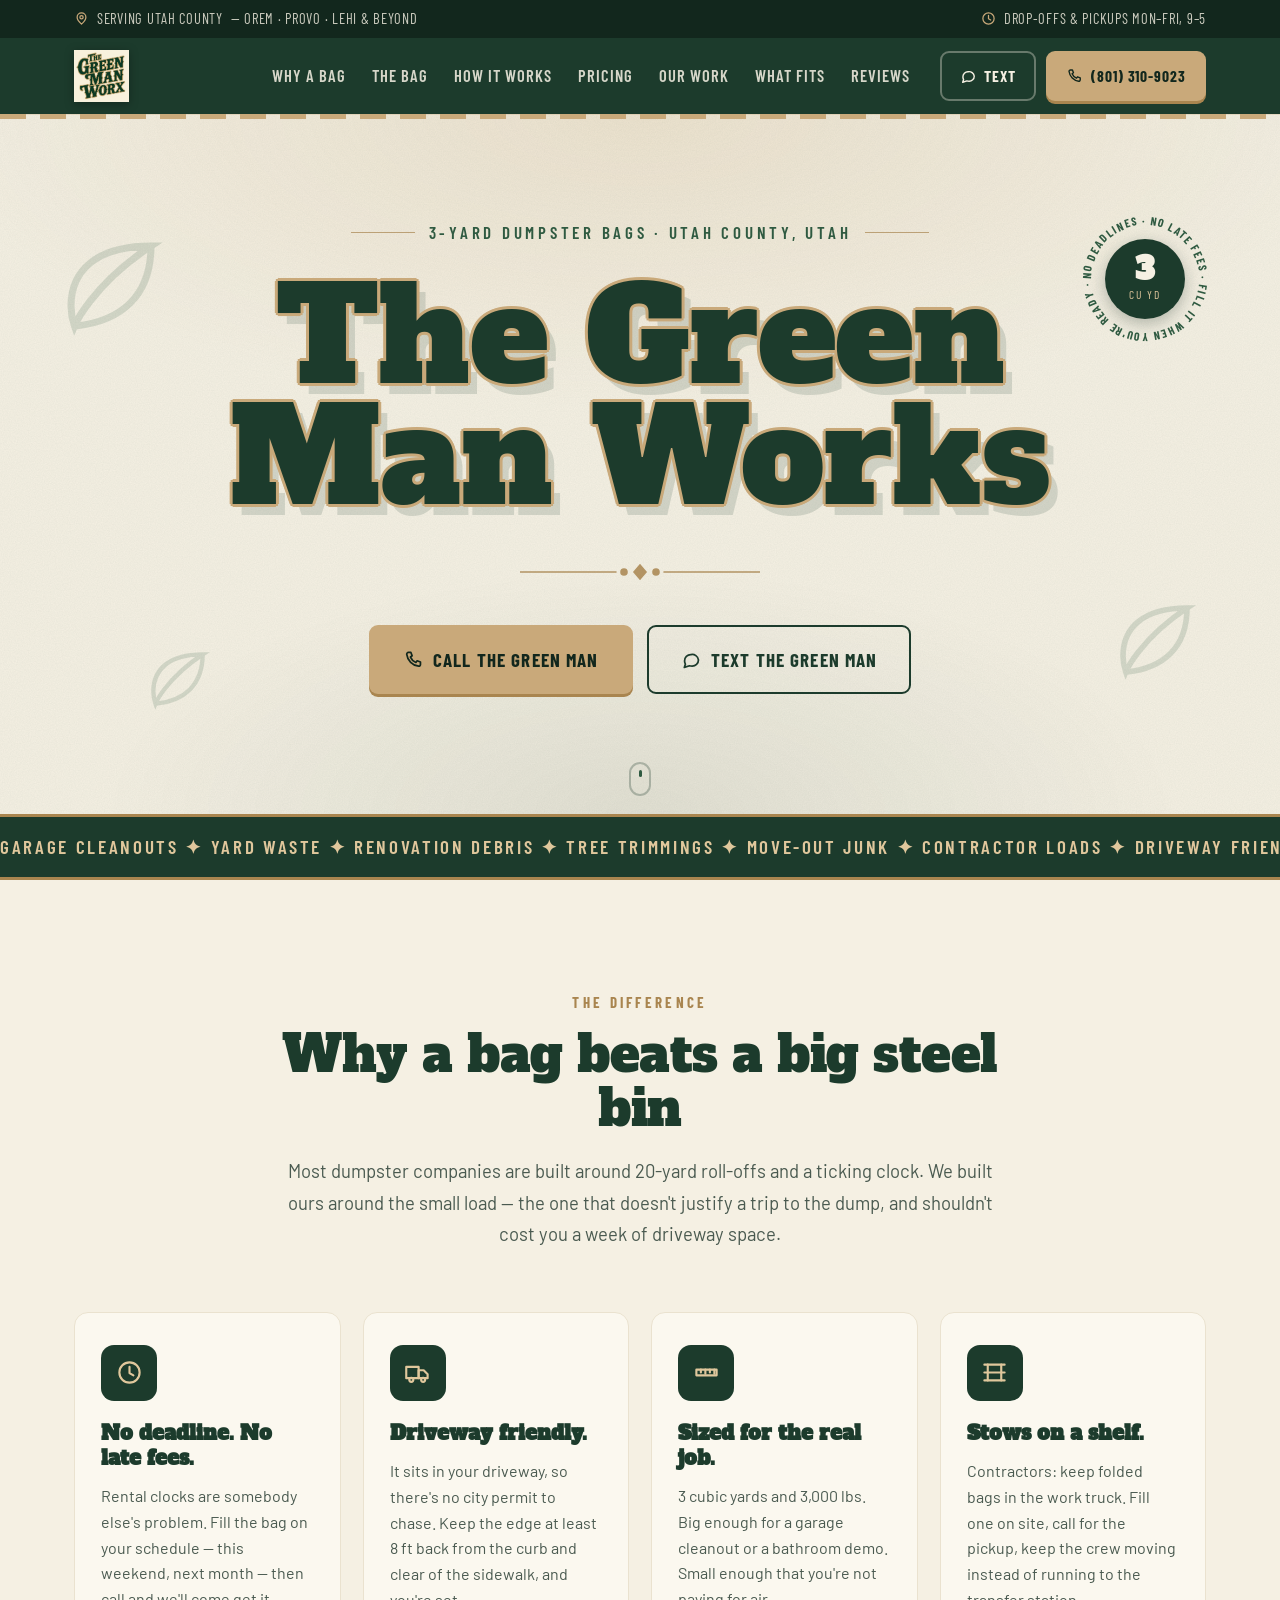
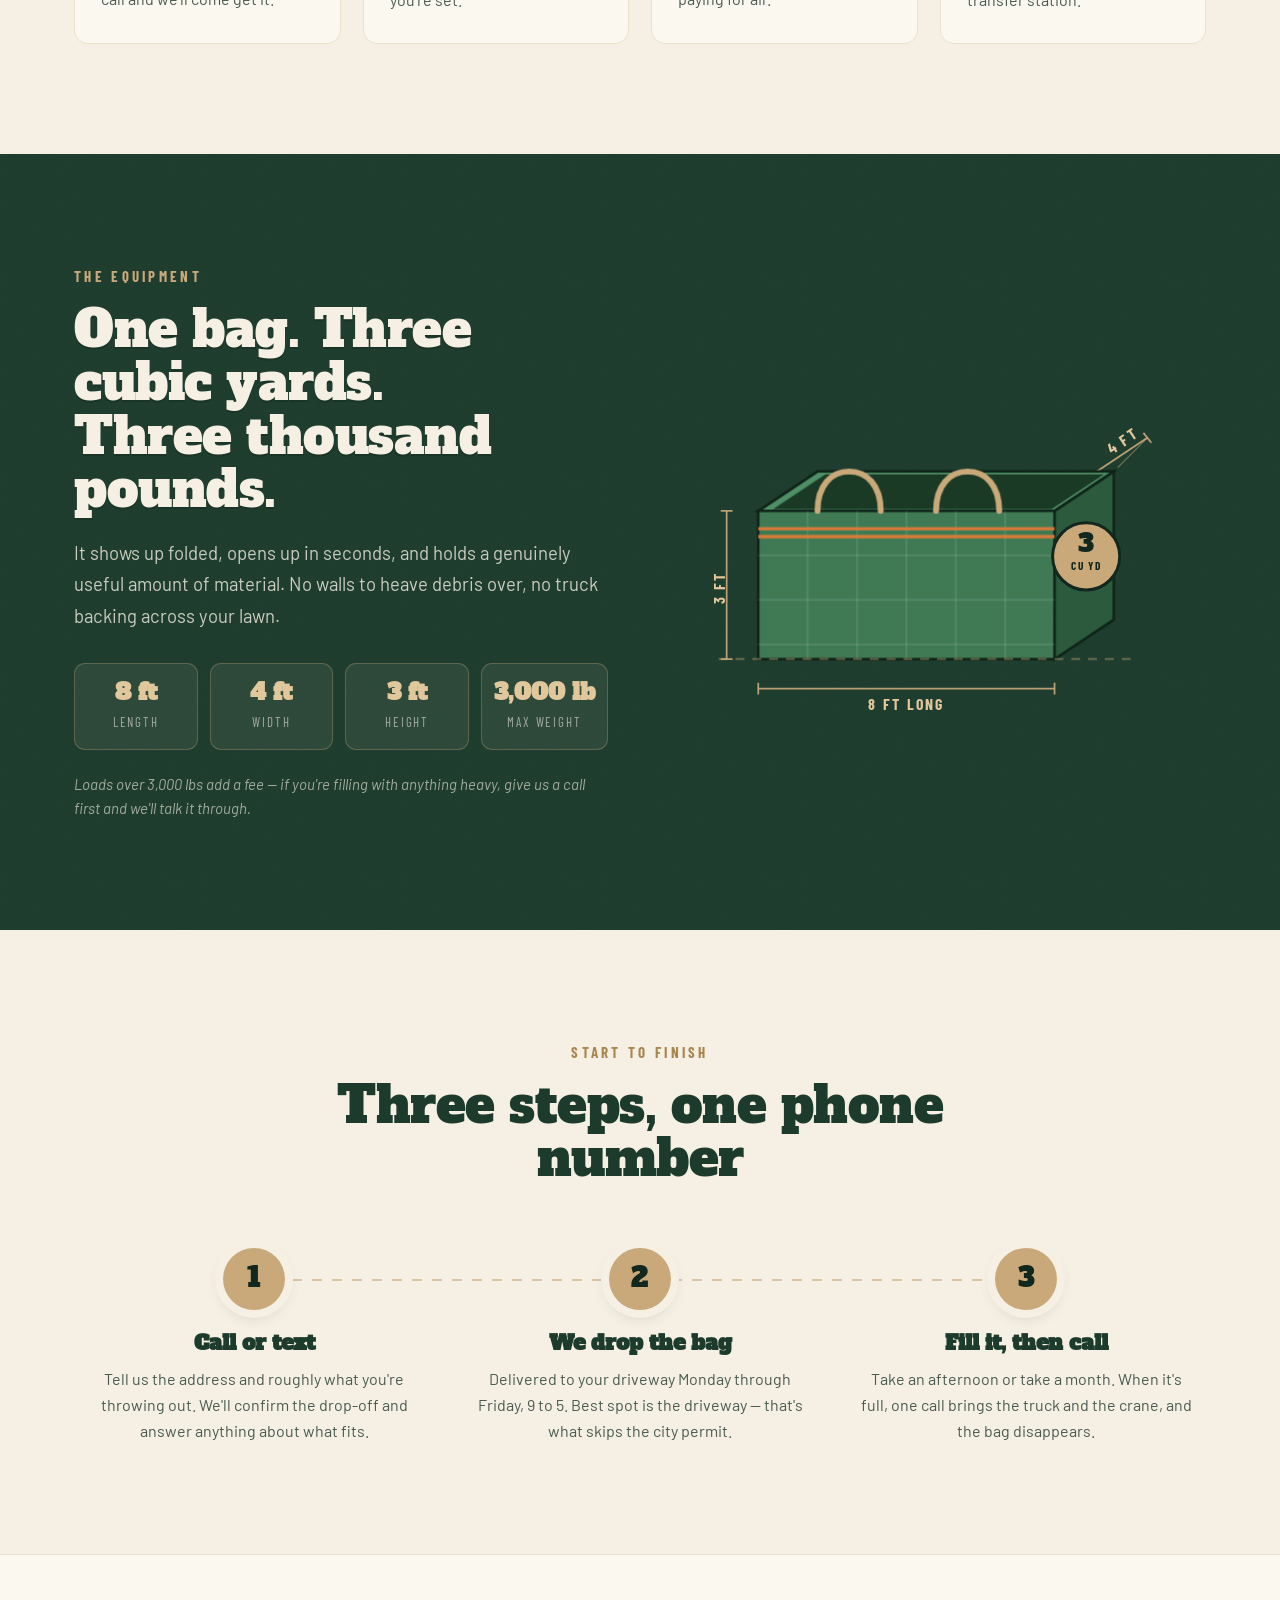
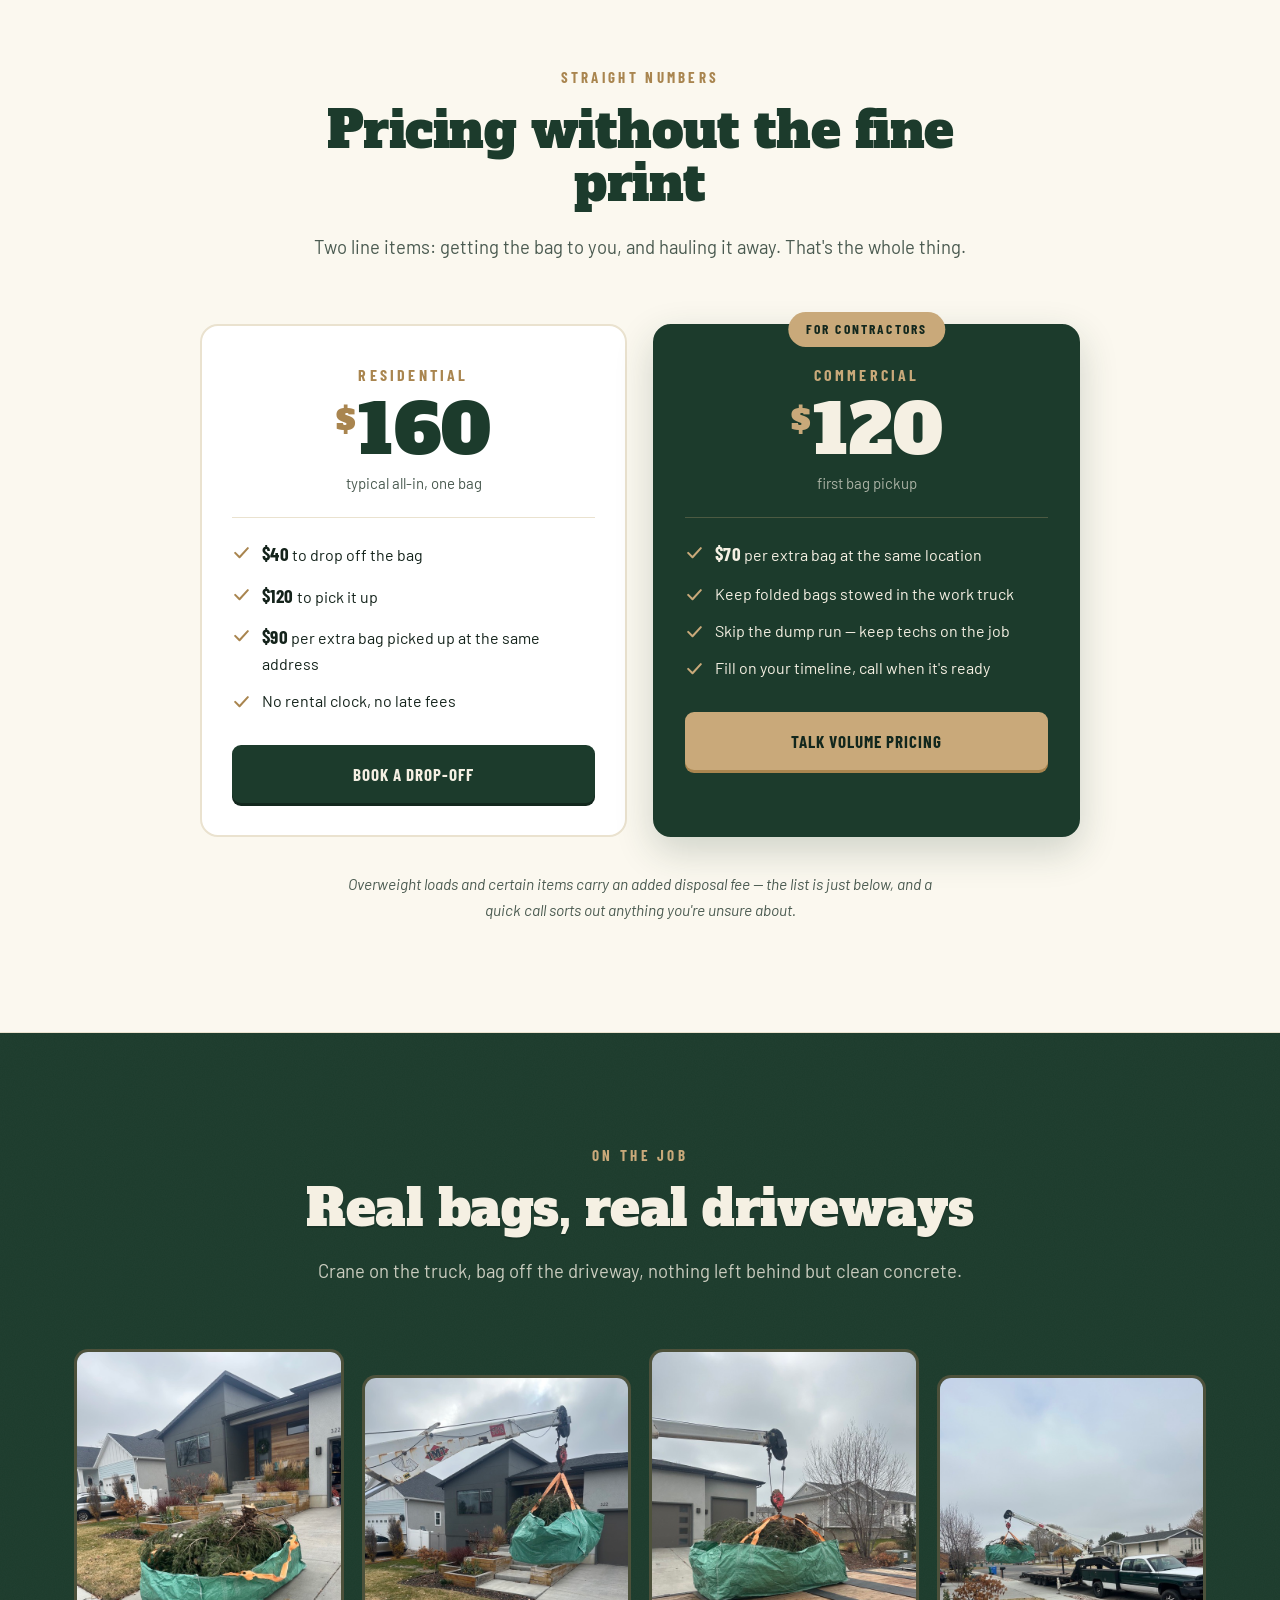
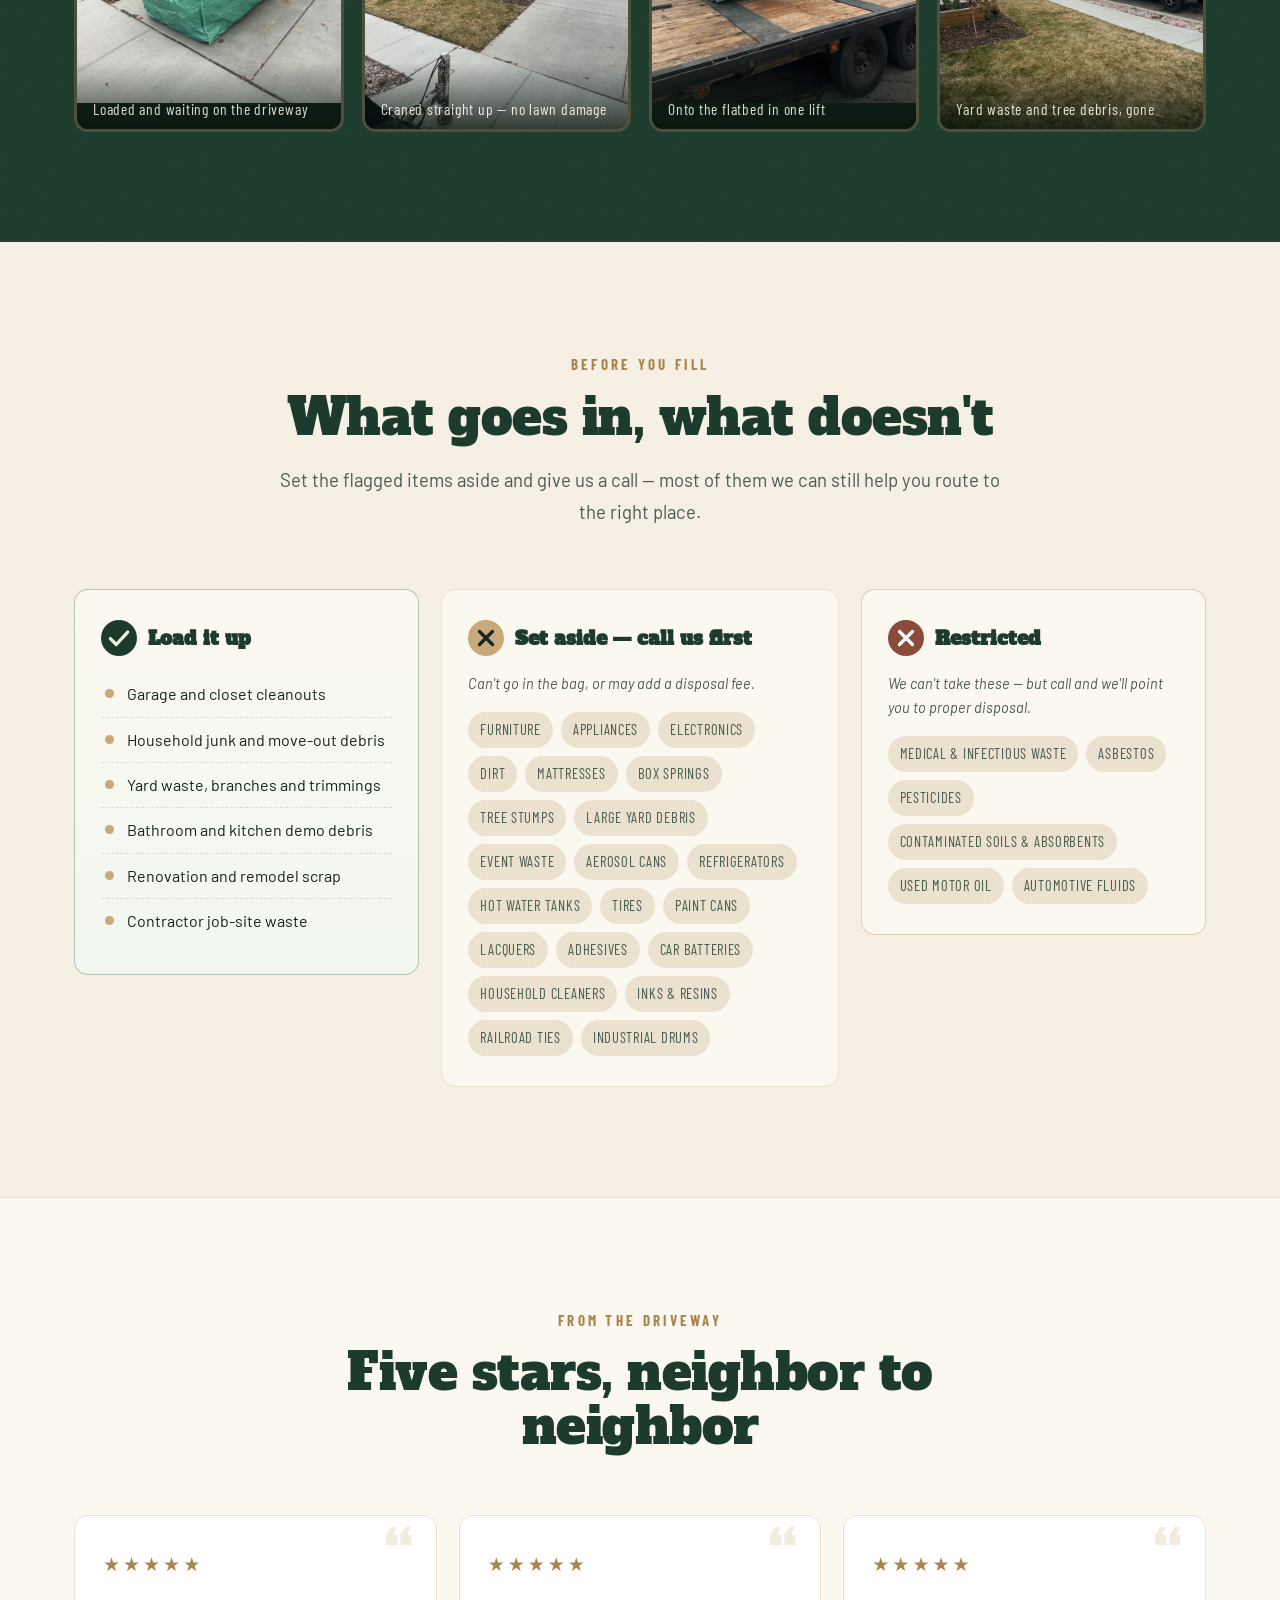
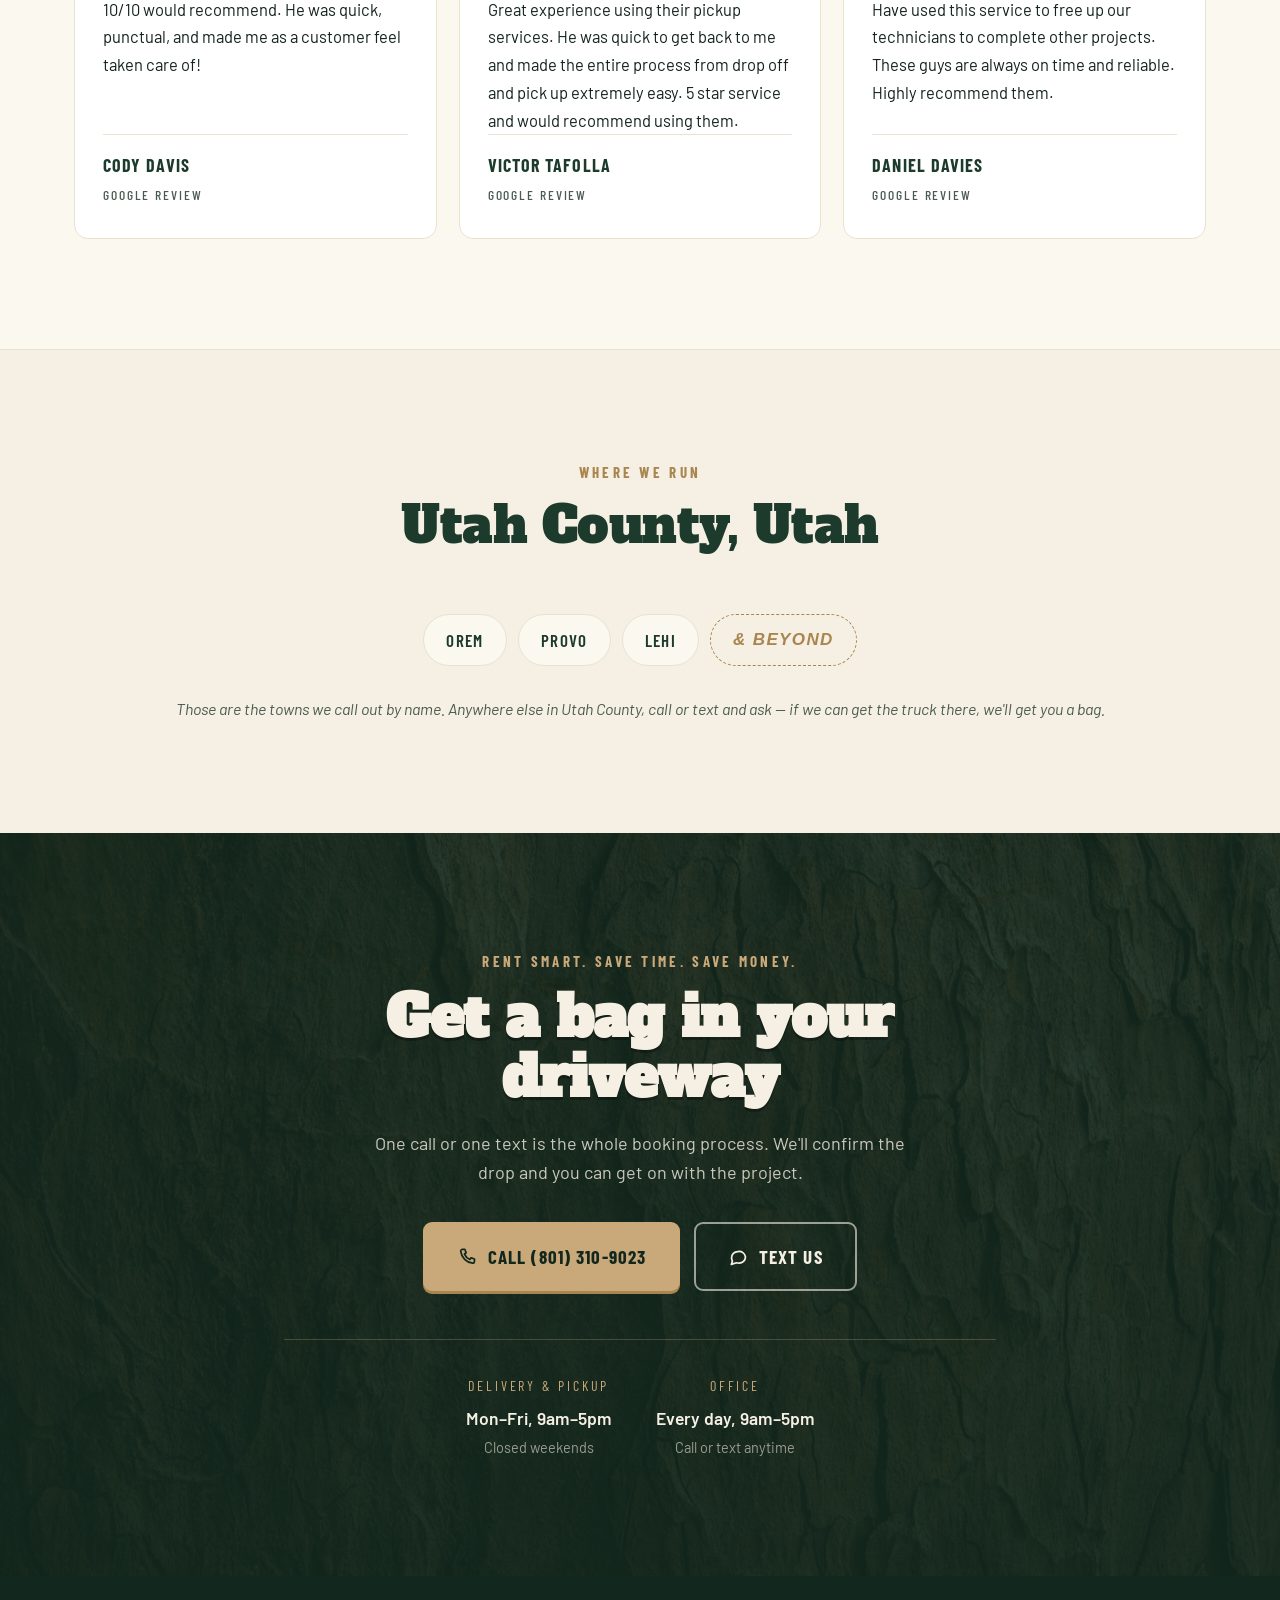
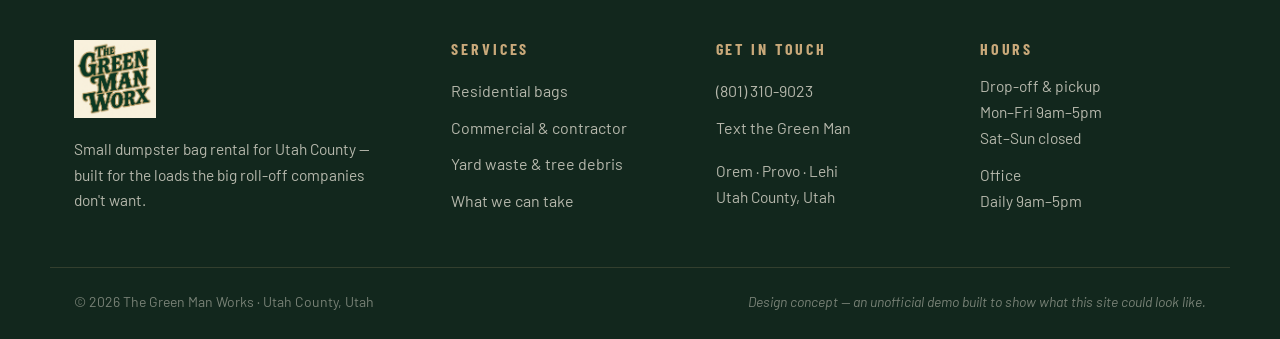
==== commit 91aa0575: "Limit service area to what their site actually claims Their site names only Orem, Provo, Lehi and 'U" ====
--- a/index.html
+++ b/index.html
@@ -238,7 +238,7 @@
       <li class="step reveal">
         <span class="step__n">2</span>
         <h3>We drop the bag</h3>
-        <p>Delivered to your driveway Monday through Friday, 9 to 5. It's set down folded and ready — you don't need to be home for it.</p>
+        <p>Delivered to your driveway Monday through Friday, 9 to 5. Best spot is the driveway — that's what skips the city permit.</p>
       </li>
       <li class="step reveal">
         <span class="step__n">3</span>
@@ -386,15 +386,12 @@
   <div class="wrap">
     <header class="shead reveal">
       <p class="eyebrow">Where we run</p>
-      <h2>Utah County and the towns around it</h2>
+      <h2>Utah County, Utah</h2>
     </header>
     <ul class="towns reveal">
-      <li>Orem</li><li>Provo</li><li>Lehi</li><li>American Fork</li><li>Pleasant Grove</li>
-      <li>Lindon</li><li>Vineyard</li><li>Springville</li><li>Spanish Fork</li><li>Mapleton</li>
-      <li>Saratoga Springs</li><li>Eagle Mountain</li><li>Highland</li><li>Alpine</li>
-      <li>Cedar Hills</li><li>Payson</li><li>Salem</li><li>Santaquin</li>
+      <li>Orem</li><li>Provo</li><li>Lehi</li><li class="towns__more">&amp; beyond</li>
     </ul>
-    <p class="towns__note reveal">Just outside the list? Call anyway — if we can get the truck there, we'll get you a bag.</p>
+    <p class="towns__note reveal">Those are the towns we call out by name. Anywhere else in Utah County, call or text and ask — if we can get the truck there, we'll get you a bag.</p>
   </div>
 </section>
 
--- a/styles.css
+++ b/styles.css
@@ -83,6 +83,10 @@
 .btn--outline-l:hover{background:var(--cream);color:var(--green);border-color:var(--cream)}
 .btn--big{font-size:19px;padding:17px 32px}
 .btn--full{width:100%;margin-top:6px}
+@media(max-width:380px){
+  .btn{white-space:normal;padding-left:16px;padding-right:16px}
+  .btn--big{font-size:17px}
+}
 
 /* ═══ TOP BAR ═══ */
 .topbar{background:var(--green-d);color:rgba(245,240,227,.82);
@@ -182,7 +186,7 @@
 
 .hero__name{
   font-family:var(--f-disp);font-weight:400;
-  font-size:clamp(50px,13.5vw,148px);
+  font-size:clamp(34px,13.5vw,148px);
   line-height:.92;letter-spacing:-.005em;
   color:var(--green);
   text-transform:none;
@@ -359,6 +363,7 @@
 @media(max-width:760px){.prices{grid-template-columns:1fr}}
 .price{background:var(--white);border:2px solid var(--cream-d);border-radius:18px;
   padding:36px 30px 32px;text-align:center;position:relative;
+  min-width:0; /* nowrap button text would otherwise blow out the grid column */
   transition:transform .3s var(--ease),box-shadow .3s var(--ease),border-color .3s}
 .price:hover{transform:translateY(-6px);box-shadow:0 24px 50px rgba(28,59,44,.14)}
 .price--feat{border-color:var(--green);background:var(--green);color:var(--cream);
@@ -463,6 +468,10 @@
   transition:background .25s,color .25s,transform .25s var(--ease),border-color .25s}
 .towns li:hover{background:var(--green);color:var(--cream);
   border-color:var(--green);transform:translateY(-3px)}
+.towns .towns__more{background:transparent;border-style:dashed;
+  border-color:var(--tan-d);color:var(--tan-d);font-style:italic}
+.towns .towns__more:hover{background:var(--tan);color:var(--green-d);
+  border-color:var(--tan);border-style:solid}
 .towns__note{text-align:center;margin-top:30px;font-size:16px;color:var(--ink-soft);
   font-style:italic}
 
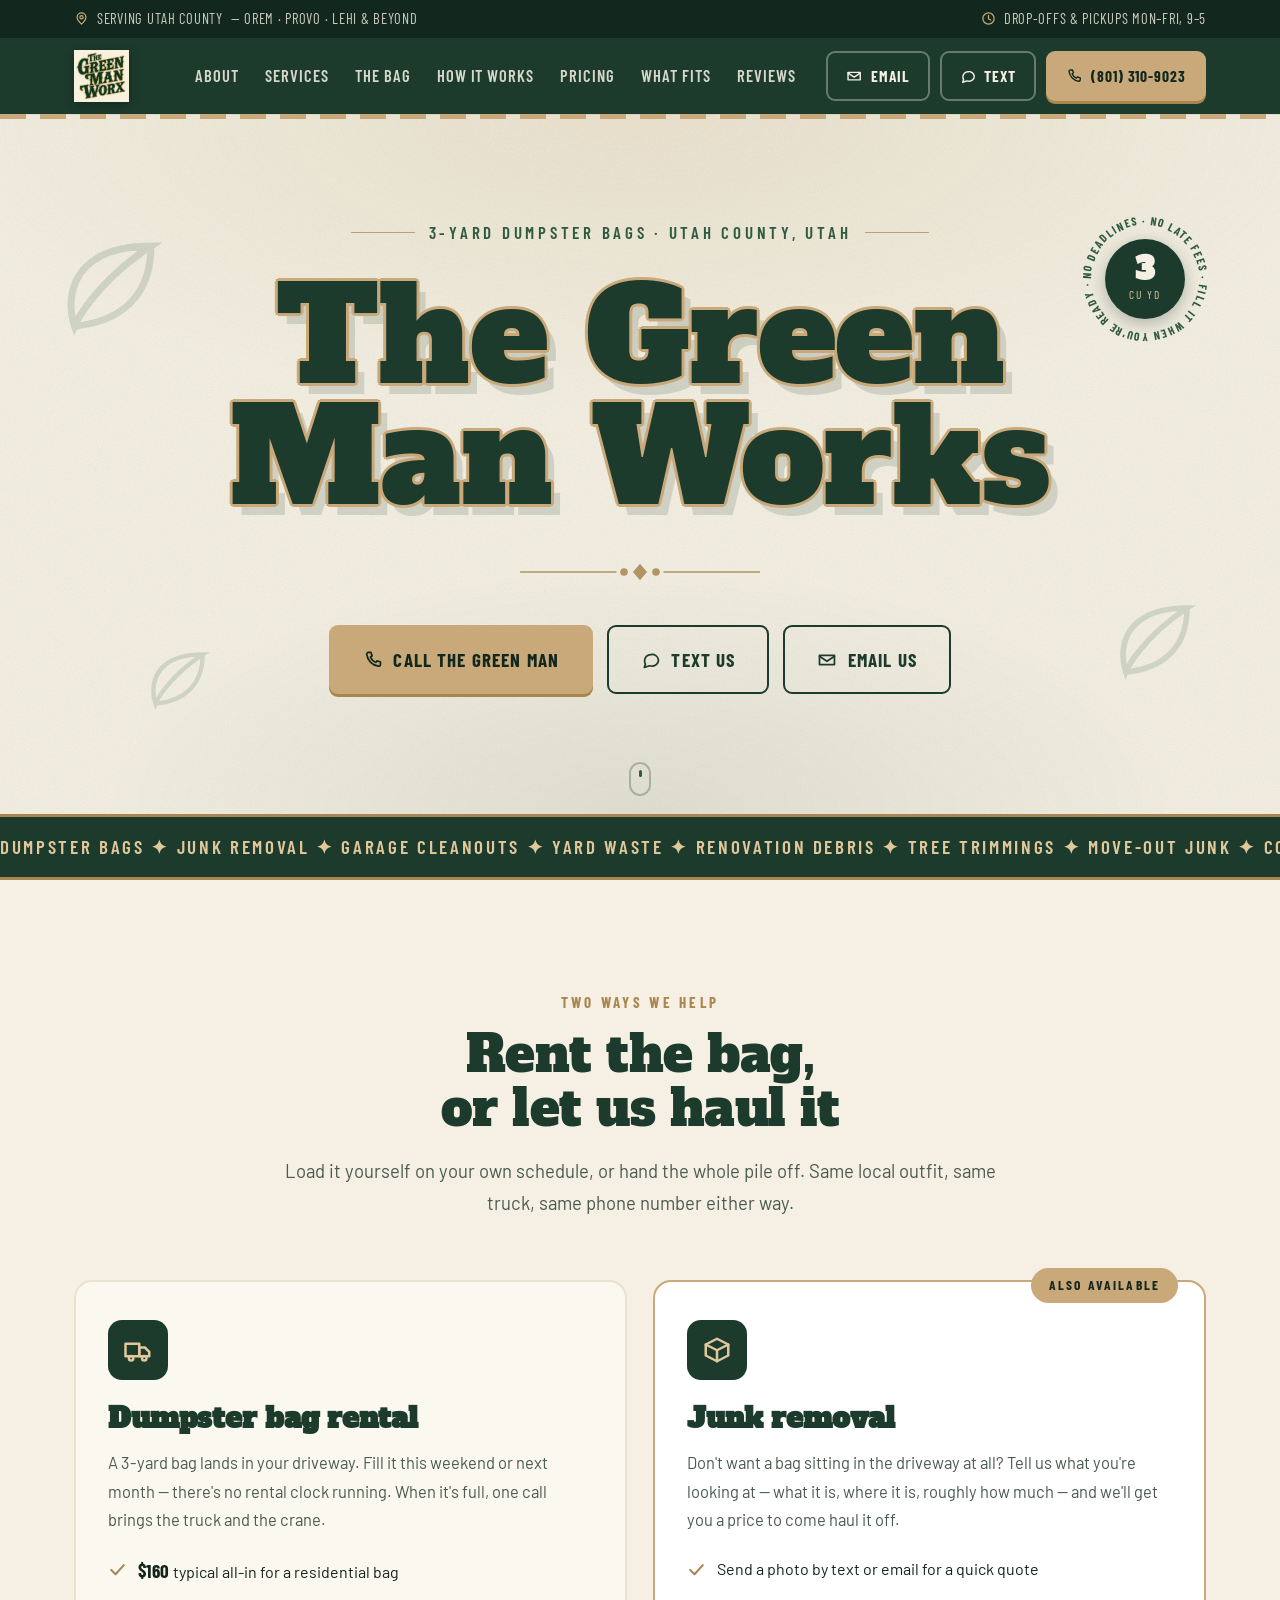
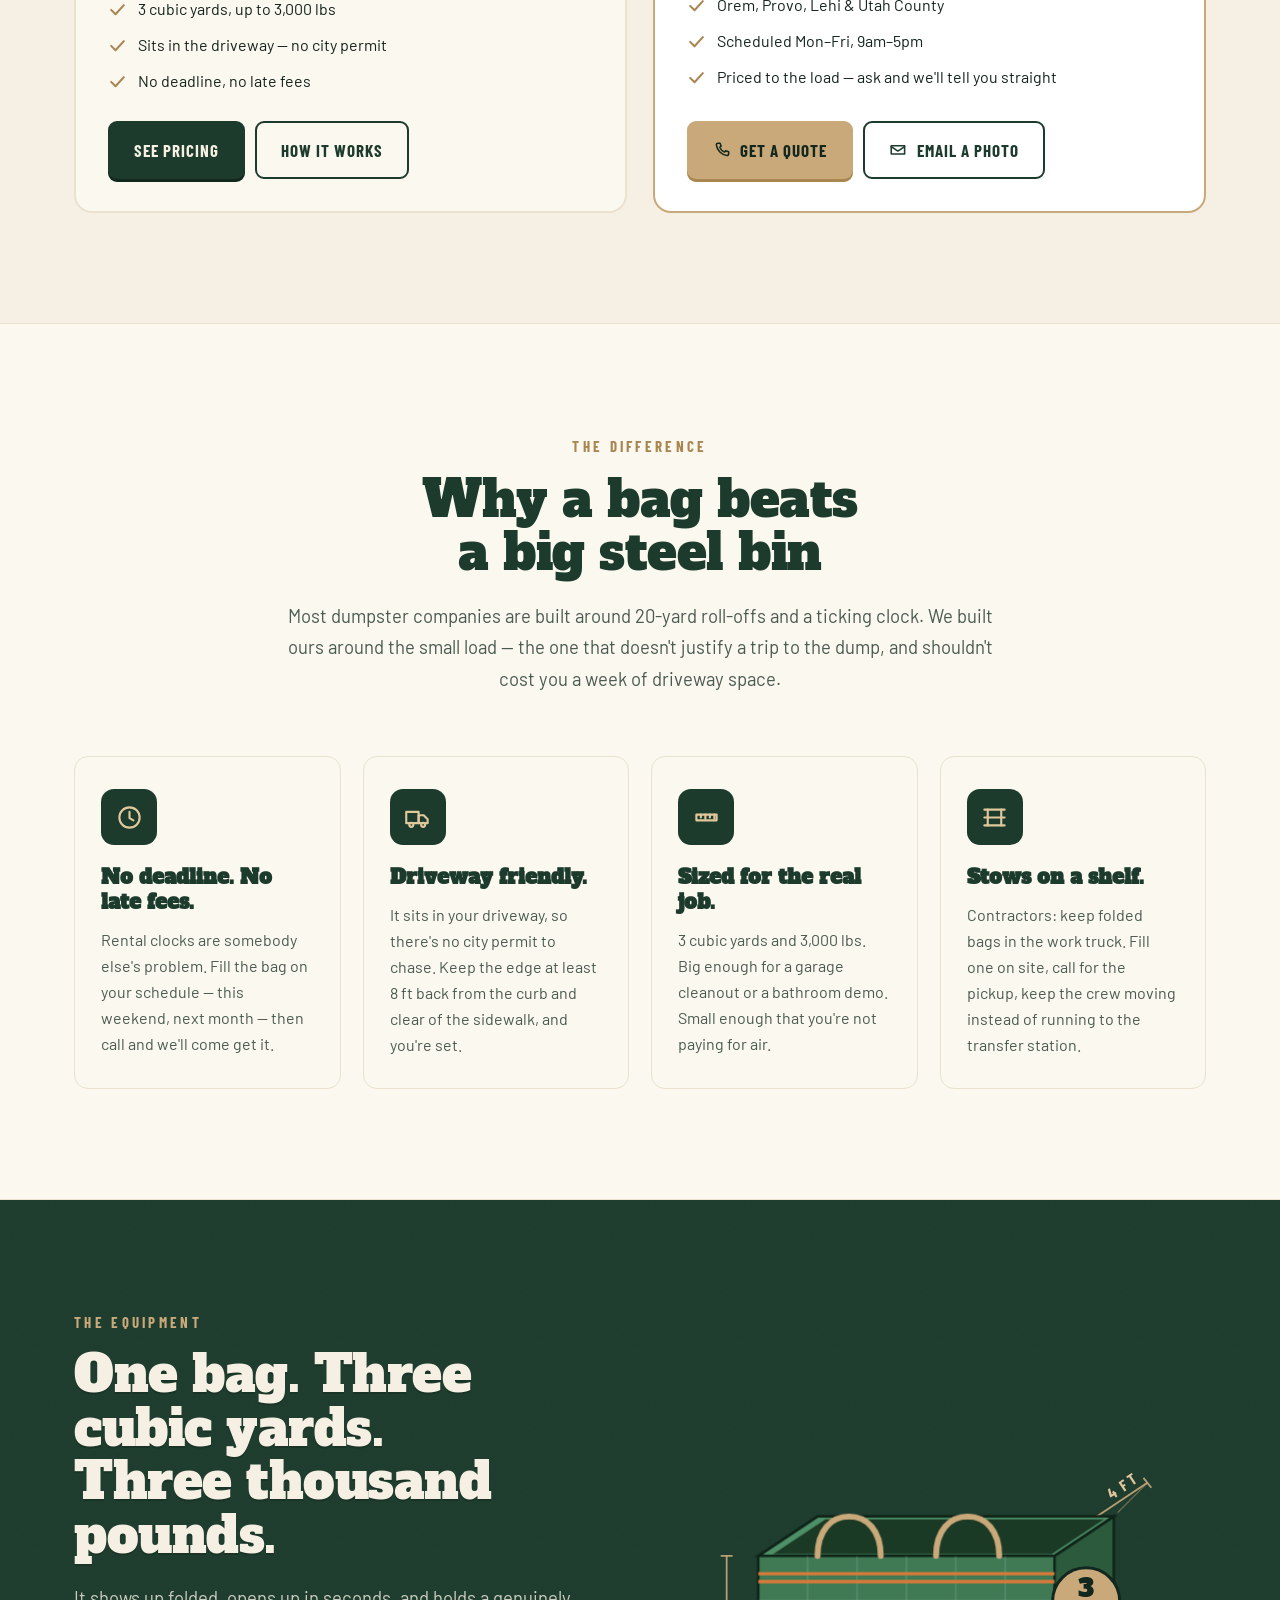
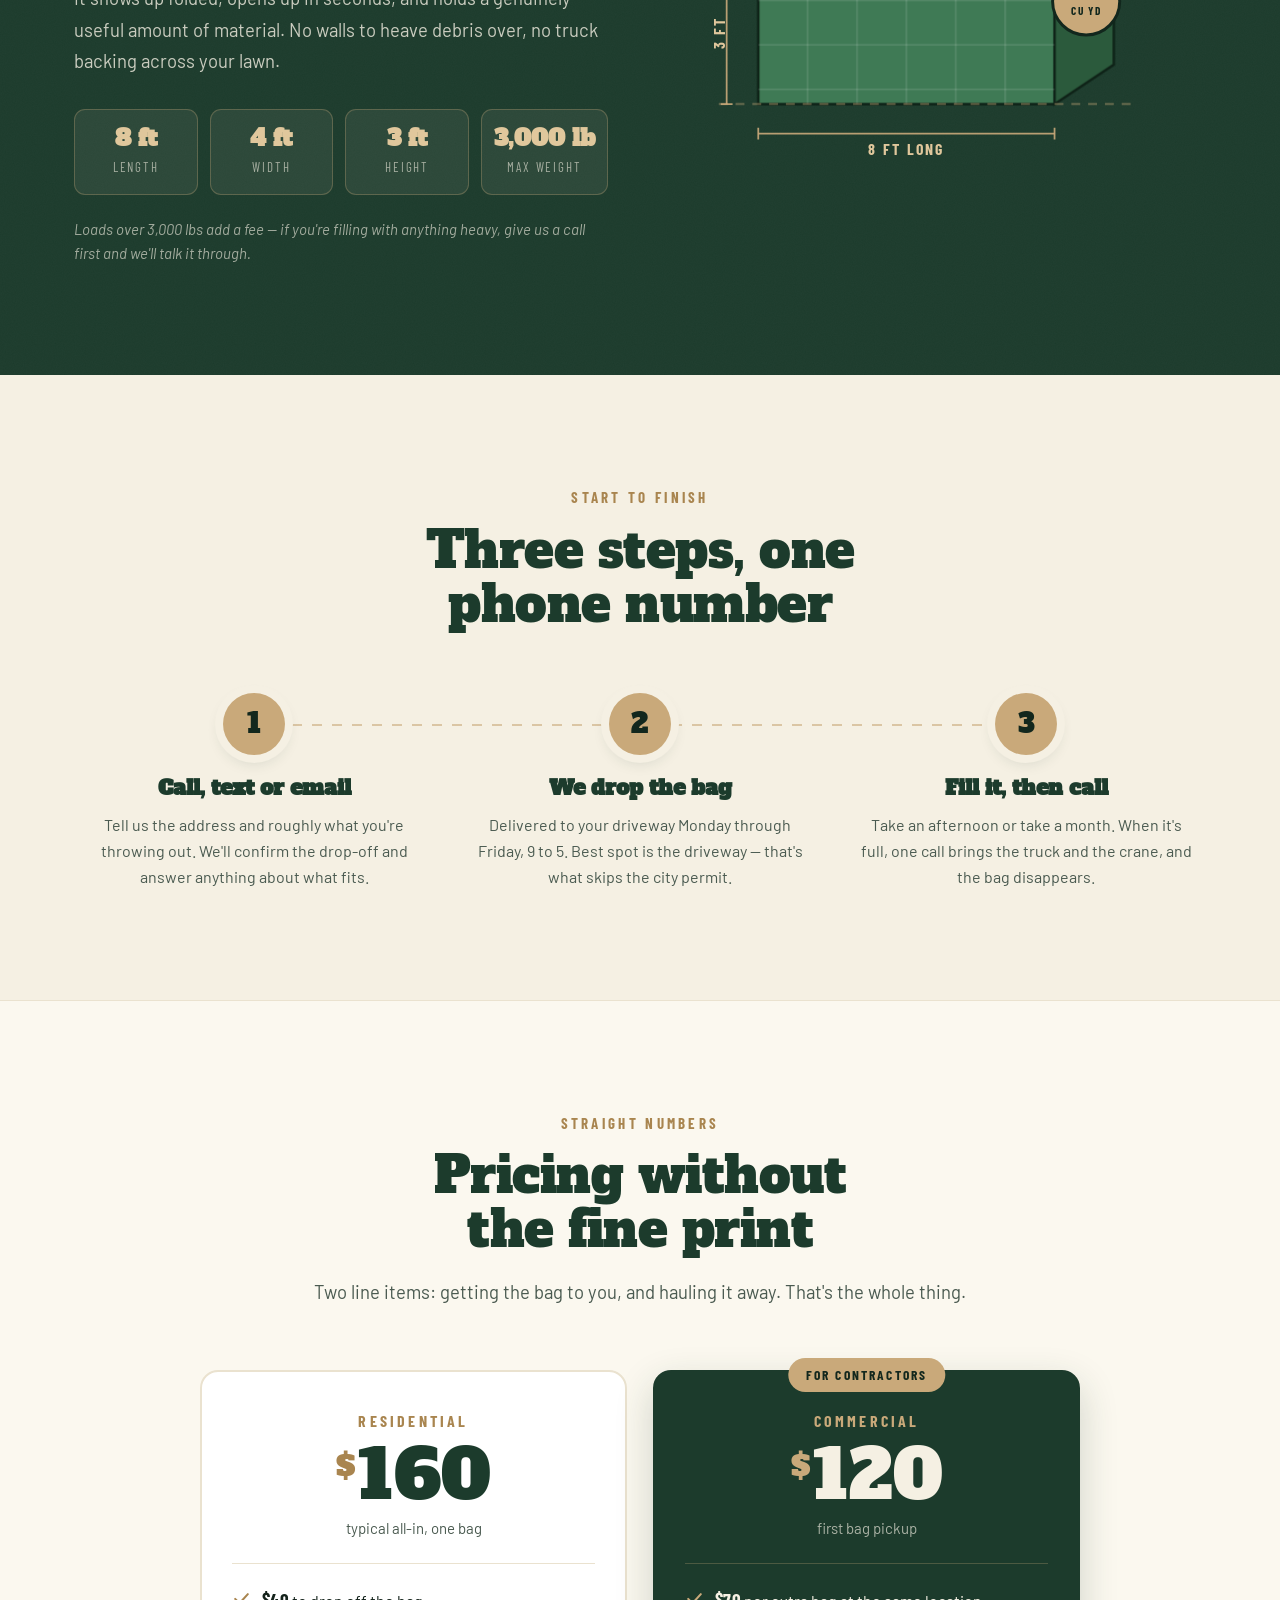
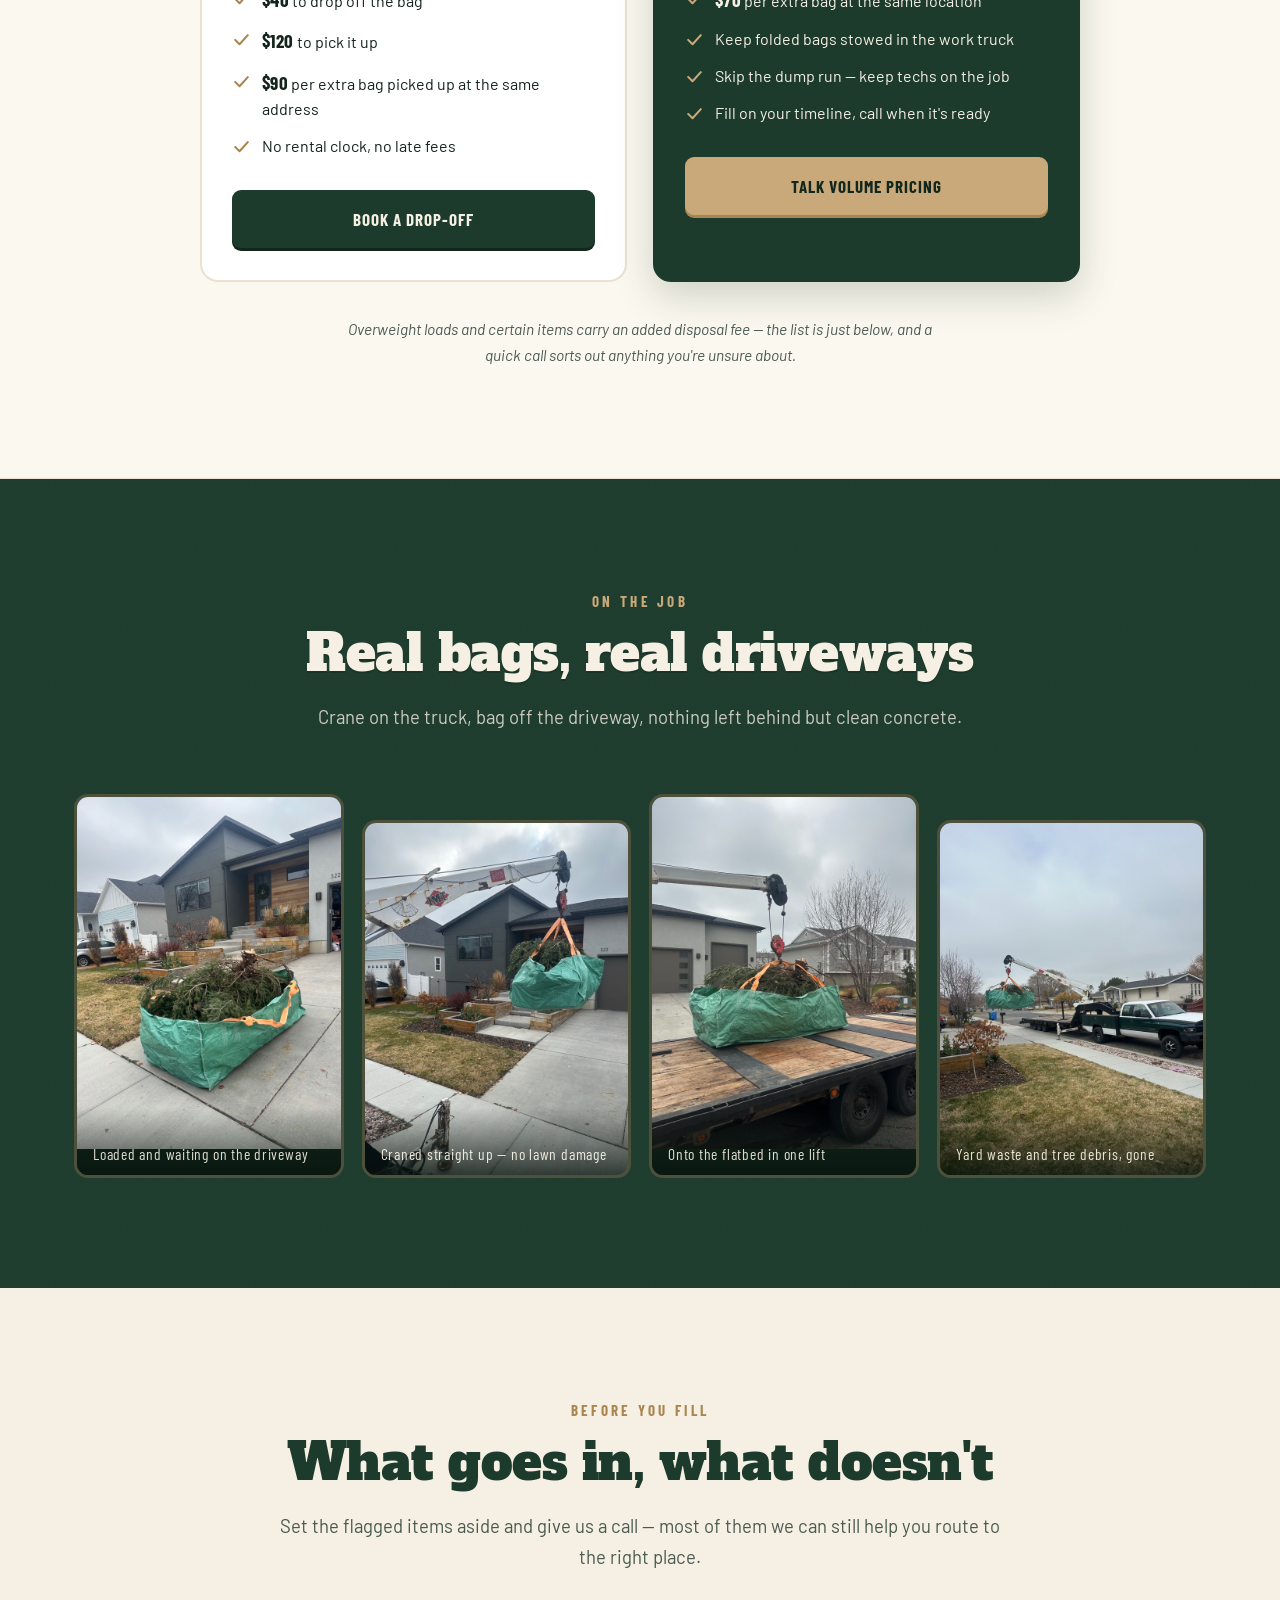
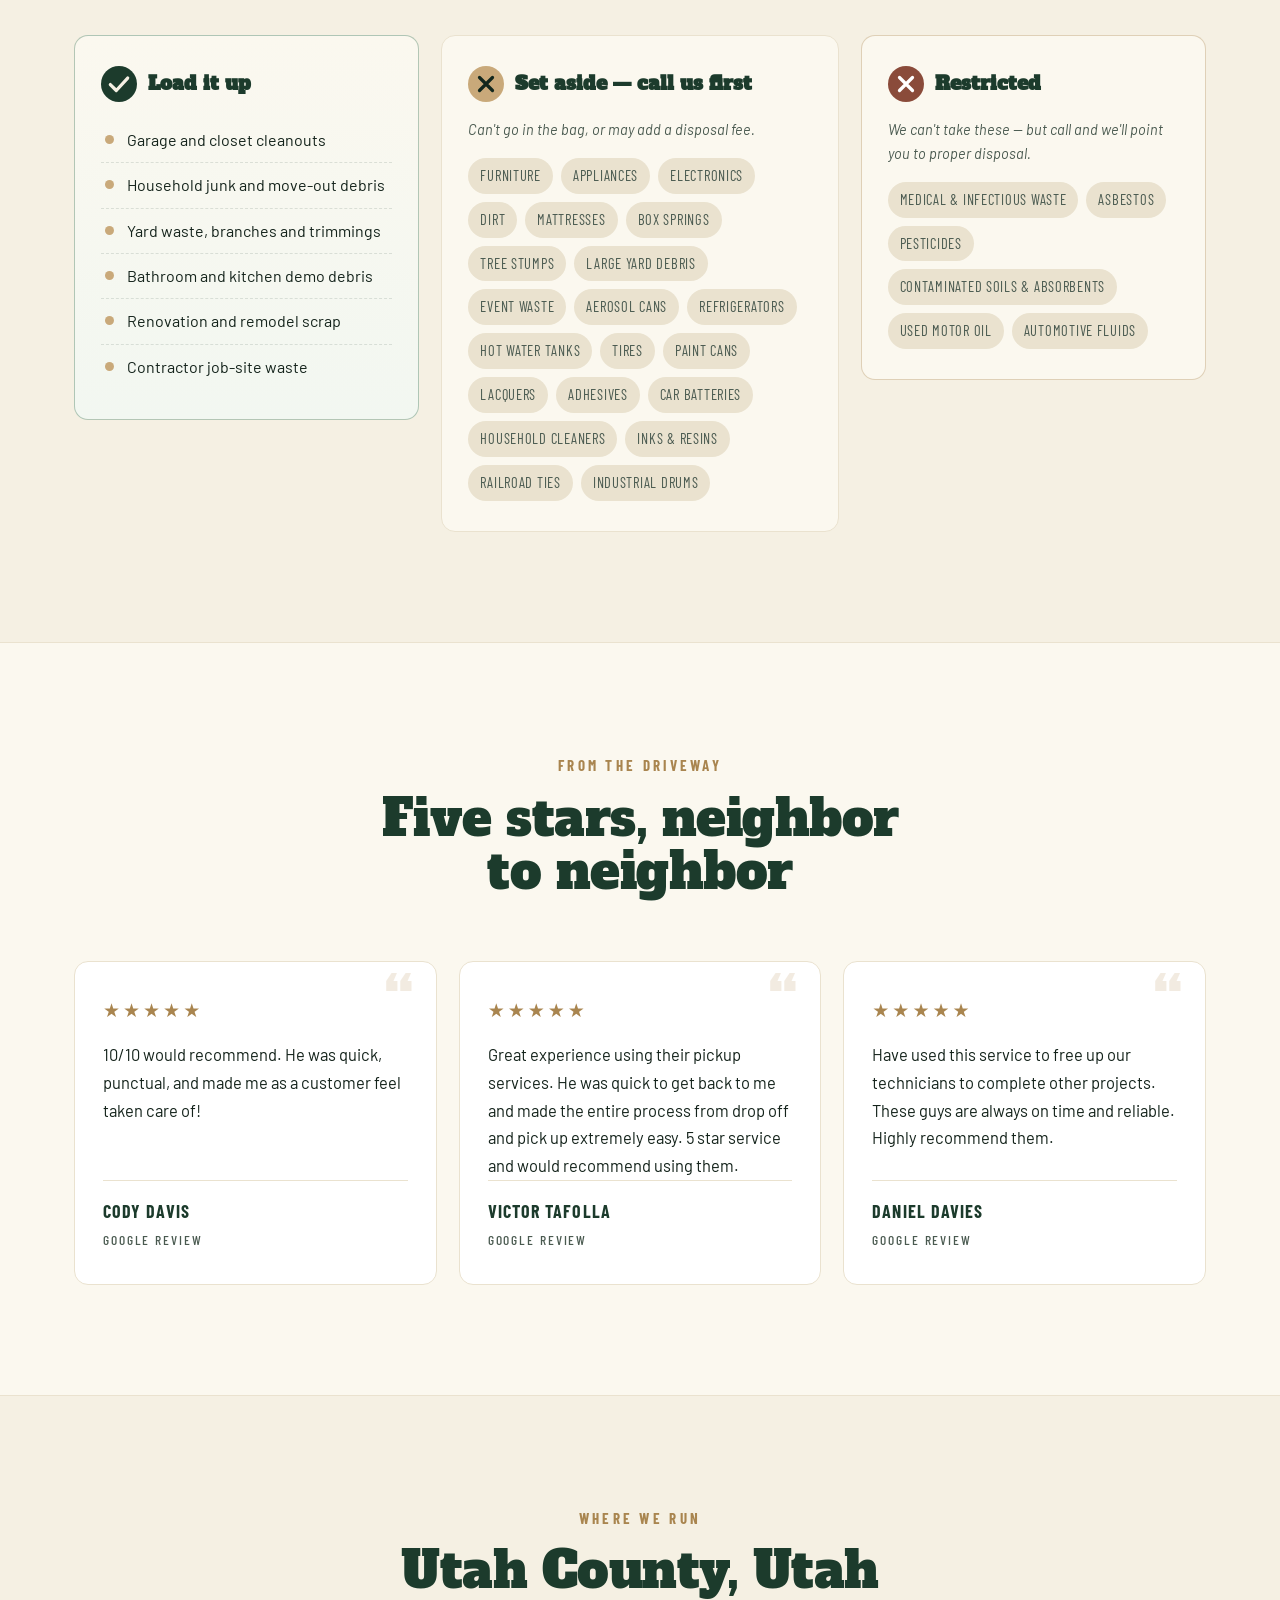
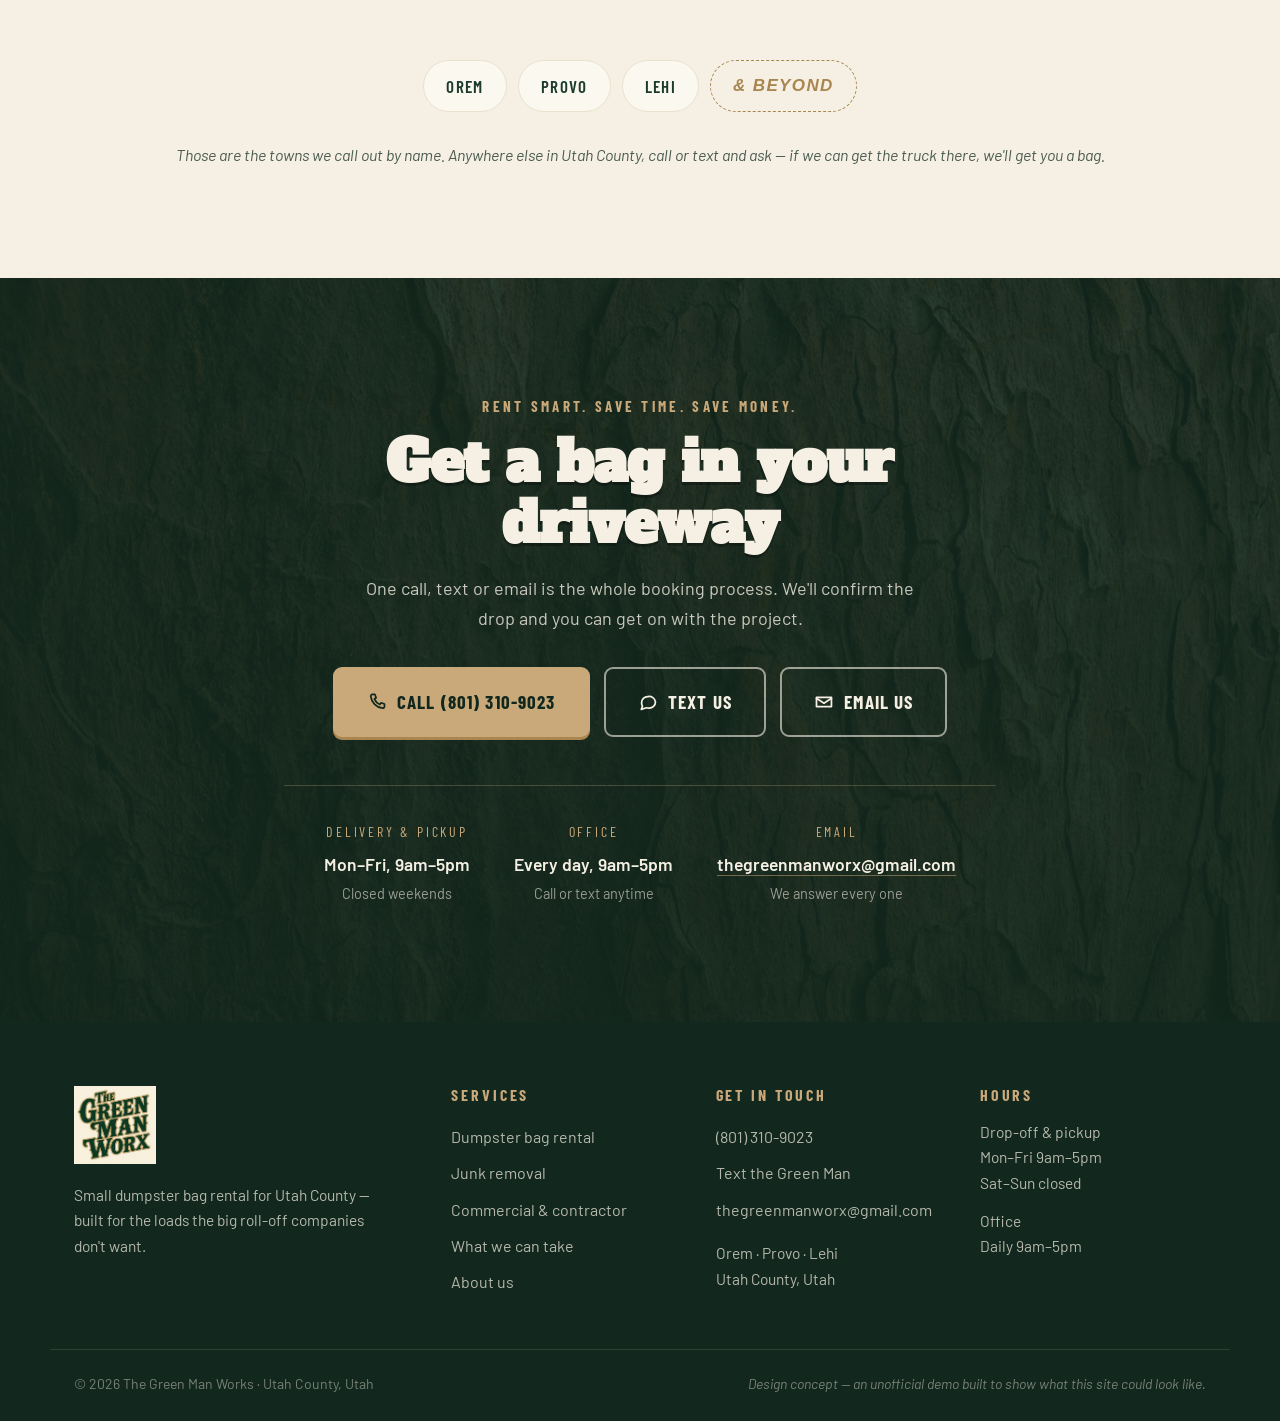
==== commit bbf397f5: "Add email CTA, junk removal service and an About page Client confirmed all existing facts and pricin" ====
--- a/index.html
+++ b/index.html
@@ -3,8 +3,8 @@
 <head>
 <meta charset="utf-8">
 <meta name="viewport" content="width=device-width, initial-scale=1">
-<title>The Green Man Works | 3-Yard Dumpster Bag Rental — Utah County, UT</title>
-<meta name="description" content="Small 3-yard dumpster bag rental in Utah County. Driveway friendly, no permit, no deadlines, no late fees. Orem, Provo, Lehi &amp; beyond. Call or text (801) 310-9023.">
+<title>The Green Man Works | Dumpster Bag Rental &amp; Junk Removal — Utah County, UT</title>
+<meta name="description" content="3-yard dumpster bag rental and junk removal in Utah County. Driveway friendly, no permit, no deadlines, no late fees. Orem, Provo, Lehi &amp; beyond. Call, text or email (801) 310-9023.">
 <link rel="preconnect" href="https://fonts.googleapis.com">
 <link rel="preconnect" href="https://fonts.gstatic.com" crossorigin>
 <link href="https://fonts.googleapis.com/css2?family=Alfa+Slab+One&family=Barlow+Condensed:wght@500;600;700&family=Barlow:ital,wght@0,400;0,500;0,600;0,700;1,400&display=swap" rel="stylesheet">
@@ -25,6 +25,8 @@
     <symbol id="i-phone" viewBox="0 0 24 24"><path d="M6.5 3h3l1.5 4-2 1.5a12 12 0 006.5 6.5L17 13l4 1.5v3a2 2 0 01-2.2 2A16.5 16.5 0 014.5 5.2 2 2 0 016.5 3z"/></symbol>
     <symbol id="i-msg" viewBox="0 0 24 24"><path d="M21 12a7.5 7.5 0 01-7.8 7.5c-1 0-2-.2-3-.5L4 21l1.3-4a7.4 7.4 0 01-1-3.7A7.5 7.5 0 0112 5.5 7.6 7.6 0 0121 12z"/></symbol>
     <symbol id="i-pin" viewBox="0 0 24 24"><path d="M12 21s7-6.2 7-11a7 7 0 10-14 0c0 4.8 7 11 7 11z"/><circle cx="12" cy="10" r="2.6"/></symbol>
+    <symbol id="i-mail" viewBox="0 0 24 24"><path d="M3 6.5h18v11H3z"/><path d="M3 7.5l9 6 9-6"/></symbol>
+    <symbol id="i-box" viewBox="0 0 24 24"><path d="M3 7.6l9-4.6 9 4.6v8.8L12 21l-9-4.6z"/><path d="M3 7.6l9 4.6 9-4.6M12 12.2V21"/></symbol>
     <symbol id="i-leaf" viewBox="0 0 24 24"><path d="M20 4C9 4 4 9 4 16c0 2 .7 4 .7 4S8 12 20 4z"/><path d="M5 20c9-1 15-6 15-16"/></symbol>
   </defs>
 </svg>
@@ -46,23 +48,25 @@
       <img src="assets/logo.png" alt="The Green Man Worx" width="120" height="114">
     </a>
     <nav class="hdr__nav" aria-label="Main">
-      <a href="#why">Why a bag</a>
+      <a href="about.html">About</a>
+      <a href="#services">Services</a>
       <a href="#bag">The bag</a>
       <a href="#how">How it works</a>
       <a href="#pricing">Pricing</a>
-      <a href="#work">Our work</a>
       <a href="#rules">What fits</a>
       <a href="#reviews">Reviews</a>
     </nav>
     <div class="hdr__cta">
+      <a class="btn btn--ghost hdr__mail" href="mailto:thegreenmanworx@gmail.com"><svg class="ic"><use href="#i-mail"/></svg> Email</a>
       <a class="btn btn--ghost" href="sms:8013109023"><svg class="ic"><use href="#i-msg"/></svg> Text</a>
       <a class="btn btn--gold" href="tel:18013109023"><svg class="ic"><use href="#i-phone"/></svg> (801) 310-9023</a>
     </div>
     <button class="burger" id="burger" aria-label="Menu" aria-expanded="false"><span></span><span></span><span></span></button>
   </div>
   <div class="mobnav" id="mobnav">
-    <a href="#why">Why a bag</a><a href="#bag">The bag</a><a href="#how">How it works</a>
-    <a href="#pricing">Pricing</a><a href="#work">Our work</a><a href="#rules">What fits</a><a href="#reviews">Reviews</a>
+    <a href="about.html">About</a><a href="#services">Services</a><a href="#bag">The bag</a>
+    <a href="#how">How it works</a><a href="#pricing">Pricing</a><a href="#rules">What fits</a><a href="#reviews">Reviews</a>
+    <a href="mailto:thegreenmanworx@gmail.com">Email us</a>
     <a class="mobnav__call" href="tel:18013109023">Call (801) 310-9023</a>
   </div>
 </header>
@@ -90,7 +94,8 @@
 
     <div class="hero__btns">
       <a class="btn btn--big btn--gold" href="tel:18013109023"><svg class="ic"><use href="#i-phone"/></svg> Call the Green Man</a>
-      <a class="btn btn--big btn--outline" href="sms:8013109023"><svg class="ic"><use href="#i-msg"/></svg> Text the Green Man</a>
+      <a class="btn btn--big btn--outline" href="sms:8013109023"><svg class="ic"><use href="#i-msg"/></svg> Text us</a>
+      <a class="btn btn--big btn--outline" href="mailto:thegreenmanworx@gmail.com"><svg class="ic"><use href="#i-mail"/></svg> Email us</a>
     </div>
 
     <!-- rotating seal -->
@@ -109,13 +114,59 @@
 <!-- ══ MARQUEE ══ -->
 <div class="marq" aria-hidden="true">
   <div class="marq__track">
-    <span>Garage cleanouts ✦ Yard waste ✦ Renovation debris ✦ Tree trimmings ✦ Move-out junk ✦ Contractor loads ✦ Driveway friendly ✦ No city permit ✦ No deadlines ✦</span>
-    <span>Garage cleanouts ✦ Yard waste ✦ Renovation debris ✦ Tree trimmings ✦ Move-out junk ✦ Contractor loads ✦ Driveway friendly ✦ No city permit ✦ No deadlines ✦</span>
+    <span>Dumpster bags ✦ Junk removal ✦ Garage cleanouts ✦ Yard waste ✦ Renovation debris ✦ Tree trimmings ✦ Move-out junk ✦ Contractor loads ✦ Driveway friendly ✦ No city permit ✦ No deadlines ✦</span>
+    <span>Dumpster bags ✦ Junk removal ✦ Garage cleanouts ✦ Yard waste ✦ Renovation debris ✦ Tree trimmings ✦ Move-out junk ✦ Contractor loads ✦ Driveway friendly ✦ No city permit ✦ No deadlines ✦</span>
   </div>
 </div>
 
+<!-- ══ SERVICES ══ -->
+<section class="sec sec--cream" id="services">
+  <div class="wrap">
+    <header class="shead reveal">
+      <p class="eyebrow">Two ways we help</p>
+      <h2>Rent the bag, or let us haul it</h2>
+      <p class="lede">Load it yourself on your own schedule, or hand the whole pile off. Same local outfit, same truck, same phone number either way.</p>
+    </header>
+
+    <div class="svcs">
+      <article class="svc reveal">
+        <div class="svc__ic"><svg class="ic"><use href="#i-truck"/></svg></div>
+        <h3>Dumpster bag rental</h3>
+        <p class="svc__p">A 3-yard bag lands in your driveway. Fill it this weekend or next month — there's no rental clock running. When it's full, one call brings the truck and the crane.</p>
+        <ul class="svc__list">
+          <li><svg class="ic"><use href="#i-check"/></svg> <span><b>$160</b> typical all-in for a residential bag</span></li>
+          <li><svg class="ic"><use href="#i-check"/></svg> <span>3 cubic yards, up to 3,000 lbs</span></li>
+          <li><svg class="ic"><use href="#i-check"/></svg> <span>Sits in the driveway — no city permit</span></li>
+          <li><svg class="ic"><use href="#i-check"/></svg> <span>No deadline, no late fees</span></li>
+        </ul>
+        <div class="svc__btns">
+          <a class="btn btn--green" href="#pricing">See pricing</a>
+          <a class="btn btn--outline" href="#how">How it works</a>
+        </div>
+      </article>
+
+      <article class="svc svc--alt reveal">
+        <p class="svc__flag">Also available</p>
+        <div class="svc__ic"><svg class="ic"><use href="#i-box"/></svg></div>
+        <h3>Junk removal</h3>
+        <p class="svc__p">Don't want a bag sitting in the driveway at all? Tell us what you're looking at — what it is, where it is, roughly how much — and we'll get you a price to come haul it off.</p>
+        <ul class="svc__list">
+          <li><svg class="ic"><use href="#i-check"/></svg> <span>Send a photo by text or email for a quick quote</span></li>
+          <li><svg class="ic"><use href="#i-check"/></svg> <span>Orem, Provo, Lehi &amp; Utah County</span></li>
+          <li><svg class="ic"><use href="#i-check"/></svg> <span>Scheduled Mon–Fri, 9am–5pm</span></li>
+          <li><svg class="ic"><use href="#i-check"/></svg> <span>Priced to the load — ask and we'll tell you straight</span></li>
+        </ul>
+        <div class="svc__btns">
+          <a class="btn btn--gold" href="tel:18013109023"><svg class="ic"><use href="#i-phone"/></svg> Get a quote</a>
+          <a class="btn btn--outline" href="mailto:thegreenmanworx@gmail.com"><svg class="ic"><use href="#i-mail"/></svg> Email a photo</a>
+        </div>
+      </article>
+    </div>
+  </div>
+</section>
+
 <!-- ══ WHY ══ -->
-<section class="sec sec--cream" id="why">
+<section class="sec sec--paper" id="why">
   <div class="wrap">
     <header class="shead reveal">
       <p class="eyebrow">The difference</p>
@@ -232,7 +283,7 @@
     <ol class="steps">
       <li class="step reveal">
         <span class="step__n">1</span>
-        <h3>Call or text</h3>
+        <h3>Call, text or email</h3>
         <p>Tell us the address and roughly what you're throwing out. We'll confirm the drop-off and answer anything about what fits.</p>
       </li>
       <li class="step reveal">
@@ -401,14 +452,16 @@
   <div class="wrap cta__in reveal">
     <p class="eyebrow eyebrow--gold">Rent smart. Save time. Save money.</p>
     <h2>Get a bag in your driveway</h2>
-    <p class="cta__lede">One call or one text is the whole booking process. We'll confirm the drop and you can get on with the project.</p>
+    <p class="cta__lede">One call, text or email is the whole booking process. We'll confirm the drop and you can get on with the project.</p>
     <div class="cta__btns">
       <a class="btn btn--big btn--gold" href="tel:18013109023"><svg class="ic"><use href="#i-phone"/></svg> Call (801) 310-9023</a>
       <a class="btn btn--big btn--outline btn--outline-l" href="sms:8013109023"><svg class="ic"><use href="#i-msg"/></svg> Text us</a>
+      <a class="btn btn--big btn--outline btn--outline-l" href="mailto:thegreenmanworx@gmail.com"><svg class="ic"><use href="#i-mail"/></svg> Email us</a>
     </div>
     <dl class="cta__hrs">
       <div><dt>Delivery &amp; pickup</dt><dd>Mon–Fri, 9am–5pm<span>Closed weekends</span></dd></div>
       <div><dt>Office</dt><dd>Every day, 9am–5pm<span>Call or text anytime</span></dd></div>
+      <div><dt>Email</dt><dd><a class="cta__mail" href="mailto:thegreenmanworx@gmail.com">thegreenmanworx@gmail.com</a><span>We answer every one</span></dd></div>
     </dl>
   </div>
 </section>
@@ -424,15 +477,17 @@
     </div>
     <div class="ftr__col">
       <h4>Services</h4>
-      <a href="#why">Residential bags</a>
+      <a href="#services">Dumpster bag rental</a>
+      <a href="#services">Junk removal</a>
       <a href="#pricing">Commercial &amp; contractor</a>
-      <a href="#bag">Yard waste &amp; tree debris</a>
       <a href="#rules">What we can take</a>
+      <a href="about.html">About us</a>
     </div>
     <div class="ftr__col">
       <h4>Get in touch</h4>
       <a href="tel:18013109023">(801) 310-9023</a>
       <a href="sms:8013109023">Text the Green Man</a>
+      <a class="ftr__mail" href="mailto:thegreenmanworx@gmail.com">thegreenmanworx@gmail.com</a>
       <p class="ftr__p">Orem · Provo · Lehi<br>Utah County, Utah</p>
     </div>
     <div class="ftr__col">
@@ -451,6 +506,7 @@
 <div class="callbar">
   <a href="tel:18013109023"><svg class="ic"><use href="#i-phone"/></svg> Call</a>
   <a href="sms:8013109023" class="callbar__t"><svg class="ic"><use href="#i-msg"/></svg> Text</a>
+  <a href="mailto:thegreenmanworx@gmail.com" class="callbar__e"><svg class="ic"><use href="#i-mail"/></svg> Email</a>
 </div>
 
 <script src="main.js"></script>
--- a/styles.css
+++ b/styles.css
@@ -526,3 +526,113 @@
   .callbar{display:flex}
   body{padding-bottom:58px}
 }
+
+/* ═══ SERVICES ═══ */
+.svcs{display:grid;grid-template-columns:repeat(2,1fr);gap:26px;align-items:stretch}
+@media(max-width:820px){.svcs{grid-template-columns:1fr}}
+.svc{background:var(--paper);border:2px solid var(--cream-d);border-radius:18px;
+  padding:38px 32px 32px;position:relative;min-width:0;
+  display:flex;flex-direction:column;
+  transition:transform .3s var(--ease),box-shadow .3s var(--ease),border-color .3s}
+.svc:hover{transform:translateY(-7px);box-shadow:0 22px 48px rgba(28,59,44,.14);
+  border-color:var(--tan)}
+.svc--alt{background:var(--white);border-color:var(--tan)}
+.svc__flag{position:absolute;top:-14px;right:26px;background:var(--tan);color:var(--green-d);
+  font-family:var(--f-cond);font-weight:700;font-size:13.5px;letter-spacing:.16em;
+  text-transform:uppercase;padding:6px 18px;border-radius:20px;white-space:nowrap;margin:0}
+.svc__ic{width:60px;height:60px;border-radius:14px;display:grid;place-items:center;
+  background:var(--green);color:var(--tan-l);margin-bottom:22px;
+  transition:transform .35s var(--ease)}
+.svc__ic .ic{width:30px;height:30px}
+.svc:hover .svc__ic{transform:rotate(-6deg) scale(1.06)}
+.svc h3{font-family:var(--f-disp);font-size:clamp(22px,3vw,28px);color:var(--green);
+  margin-bottom:14px;line-height:1.15}
+.svc__p{color:var(--ink-soft);font-size:16.5px;line-height:1.7}
+.svc__list{display:grid;gap:12px;margin:24px 0 28px}
+.svc__list li{display:flex;gap:11px;align-items:flex-start;font-size:16px;line-height:1.5}
+.svc__list .ic{width:19px;height:19px;color:var(--tan-d);margin-top:3px;stroke-width:2.6}
+.svc__list b{font-family:var(--f-cond);font-size:19px;letter-spacing:.02em}
+.svc__btns{margin-top:auto;display:flex;gap:10px;flex-wrap:wrap}
+@media(max-width:420px){.svc{padding:34px 22px 28px}.svc__btns .btn{width:100%}}
+
+/* ═══ EMAIL BITS ═══ */
+/* header email hides before the nav collapses, so the bar never crowds */
+@media(max-width:1240px){.hdr__cta .hdr__mail{display:none}}
+.ftr__mail{word-break:break-word}
+.cta__mail{text-decoration:none;border-bottom:1px solid rgba(201,169,122,.5);
+  transition:color .2s,border-color .2s;word-break:break-word}
+.cta__mail:hover{color:var(--tan-l);border-color:var(--tan)}
+.cta__hrs>div{min-width:0}
+@media(max-width:560px){.cta__hrs{gap:28px}.cta__hrs dd{font-size:16px}}
+
+/* mobile call bar — three up */
+.callbar__e{background:transparent!important;color:var(--cream)!important;
+  border-left:1px solid rgba(201,169,122,.28)}
+@media(max-width:700px){
+  .callbar a{font-size:16px;letter-spacing:.07em;gap:8px;padding:15px 6px}
+}
+@media(max-width:400px){
+  .callbar a{font-size:13.5px;letter-spacing:.03em;gap:6px;padding:14px 3px}
+}
+
+/* ═══ PAGE HEAD (interior pages) ═══ */
+.pagehead{background:var(--green);color:var(--cream);text-align:center;
+  padding:clamp(52px,7vw,84px) 0;position:relative;overflow:hidden}
+.pagehead::before{content:"";position:absolute;inset:0;pointer-events:none;opacity:.5;
+  background-image:url("data:image/svg+xml,%3Csvg xmlns='http://www.w3.org/2000/svg' width='200' height='200'%3E%3Cfilter id='n'%3E%3CfeTurbulence type='fractalNoise' baseFrequency='.9' numOctaves='3'/%3E%3CfeColorMatrix values='0 0 0 0 1 0 0 0 0 1 0 0 0 0 1 0 0 0 .05 0'/%3E%3C/filter%3E%3Crect width='200' height='200' filter='url(%23n)'/%3E%3C/svg%3E")}
+.pagehead>.wrap{position:relative;z-index:1}
+.pagehead .eyebrow{color:var(--tan)}
+.pagehead h1{font-family:var(--f-disp);font-weight:400;
+  font-size:clamp(32px,6.4vw,60px);line-height:1.06;color:var(--cream);
+  text-shadow:0 3px 0 rgba(18,39,29,.45)}
+.pagehead__lede{margin:22px auto 0;max-width:620px;font-size:clamp(16.5px,2vw,18.5px);
+  color:rgba(245,240,227,.8);line-height:1.7}
+.pagehead__orn{margin:26px auto 0;max-width:200px}
+.pagehead__orn svg{width:100%;height:14px;fill:var(--tan);stroke:var(--tan);
+  stroke-width:1.6;opacity:.9}
+
+/* ═══ ABOUT ═══ */
+.about{display:grid;grid-template-columns:1.2fr .8fr;gap:clamp(30px,5vw,64px);
+  align-items:start}
+@media(max-width:900px){.about{grid-template-columns:1fr}}
+.about__body h2{margin-bottom:20px}
+.about__body h3{font-family:var(--f-disp);font-size:clamp(20px,2.6vw,25px);
+  color:var(--green);margin:34px 0 14px}
+.about__body p{color:var(--ink-soft);font-size:17px;line-height:1.75;margin-bottom:16px}
+.about__body p b{color:var(--ink)}
+.about__pull{margin:30px 0;padding:24px 28px;background:var(--paper);
+  border-left:5px solid var(--tan);border-radius:0 var(--r) var(--r) 0;
+  font-family:var(--f-disp);font-size:clamp(18px,2.4vw,22px);line-height:1.4;
+  color:var(--green)}
+.aside{background:var(--green);color:var(--cream);border-radius:18px;
+  padding:32px 30px;position:sticky;top:104px;
+  box-shadow:0 16px 40px rgba(28,59,44,.16)}
+@media(max-width:900px){.aside{position:static}}
+.aside h4{font-family:var(--f-cond);font-size:16px;letter-spacing:.18em;
+  text-transform:uppercase;color:var(--tan);margin-bottom:18px}
+.aside dl{margin:0 0 26px;display:grid;gap:16px}
+.aside dt{font-family:var(--f-cond);font-size:13.5px;letter-spacing:.18em;
+  text-transform:uppercase;color:rgba(245,240,227,.55);margin-bottom:3px}
+.aside dd{margin:0;font-size:16.5px;line-height:1.5}
+.aside dd a{text-decoration:none;border-bottom:1px solid rgba(201,169,122,.45);
+  word-break:break-word}
+.aside dd a:hover{color:var(--tan-l)}
+.aside dd span{display:block;font-size:14px;color:rgba(245,240,227,.55);margin-top:2px}
+.aside .btn{width:100%;margin-bottom:10px}
+.aside .btn:last-child{margin-bottom:0}
+
+/* facts strip */
+.facts{display:grid;grid-template-columns:repeat(4,1fr);gap:20px;margin-top:8px}
+@media(max-width:760px){.facts{grid-template-columns:repeat(2,1fr)}}
+.fact{background:var(--paper);border:1.5px solid var(--cream-d);border-radius:var(--r);
+  padding:26px 20px;text-align:center;
+  transition:transform .3s var(--ease),border-color .3s}
+.fact:hover{transform:translateY(-5px);border-color:var(--tan)}
+.fact b{display:block;font-family:var(--f-disp);font-size:clamp(24px,3.4vw,32px);
+  color:var(--green);line-height:1}
+.fact span{display:block;margin-top:9px;font-family:var(--f-cond);font-size:14.5px;
+  letter-spacing:.14em;text-transform:uppercase;color:var(--ink-soft)}
+.fact b small{font-size:.42em;letter-spacing:.02em;font-family:var(--f-cond)}
+/* keep two-line headings from orphaning a word */
+.shead h2,.pagehead h1,.svc h3{text-wrap:balance}
+.shead .lede,.pagehead__lede{text-wrap:pretty}
